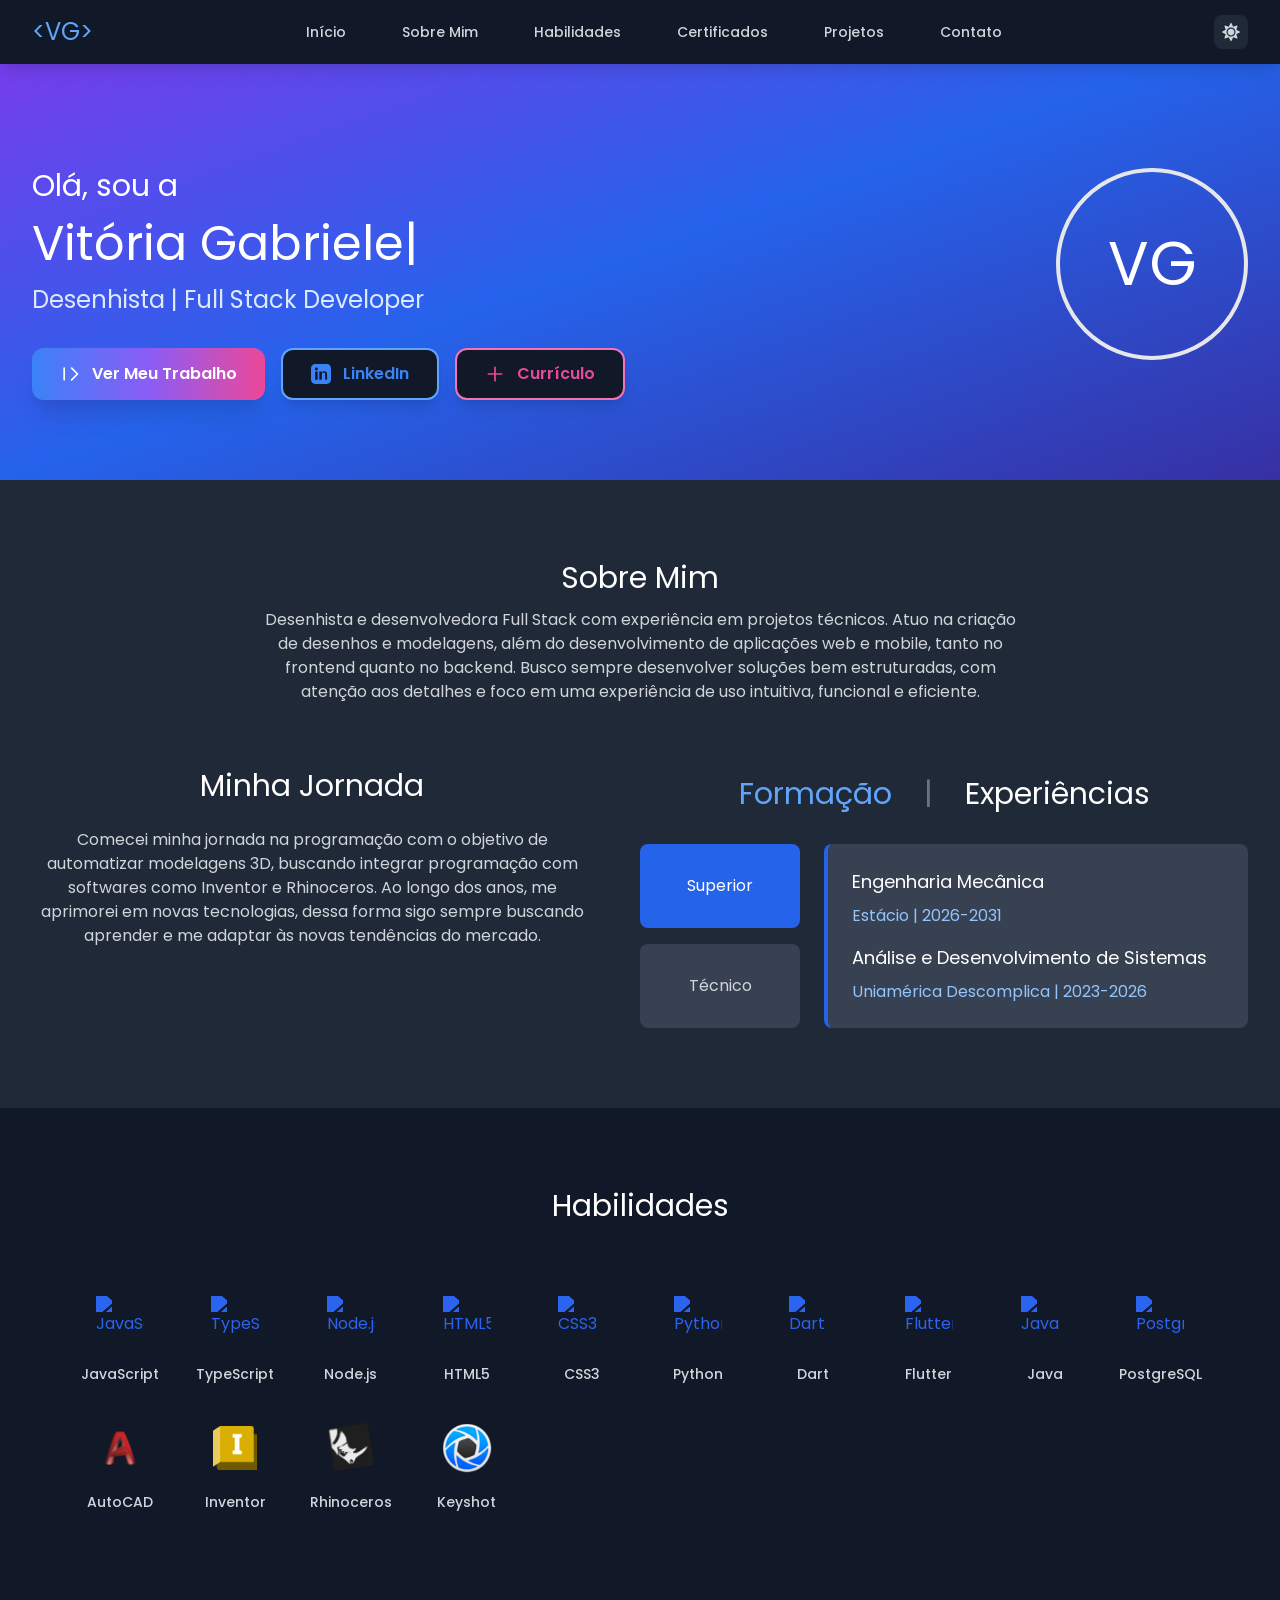
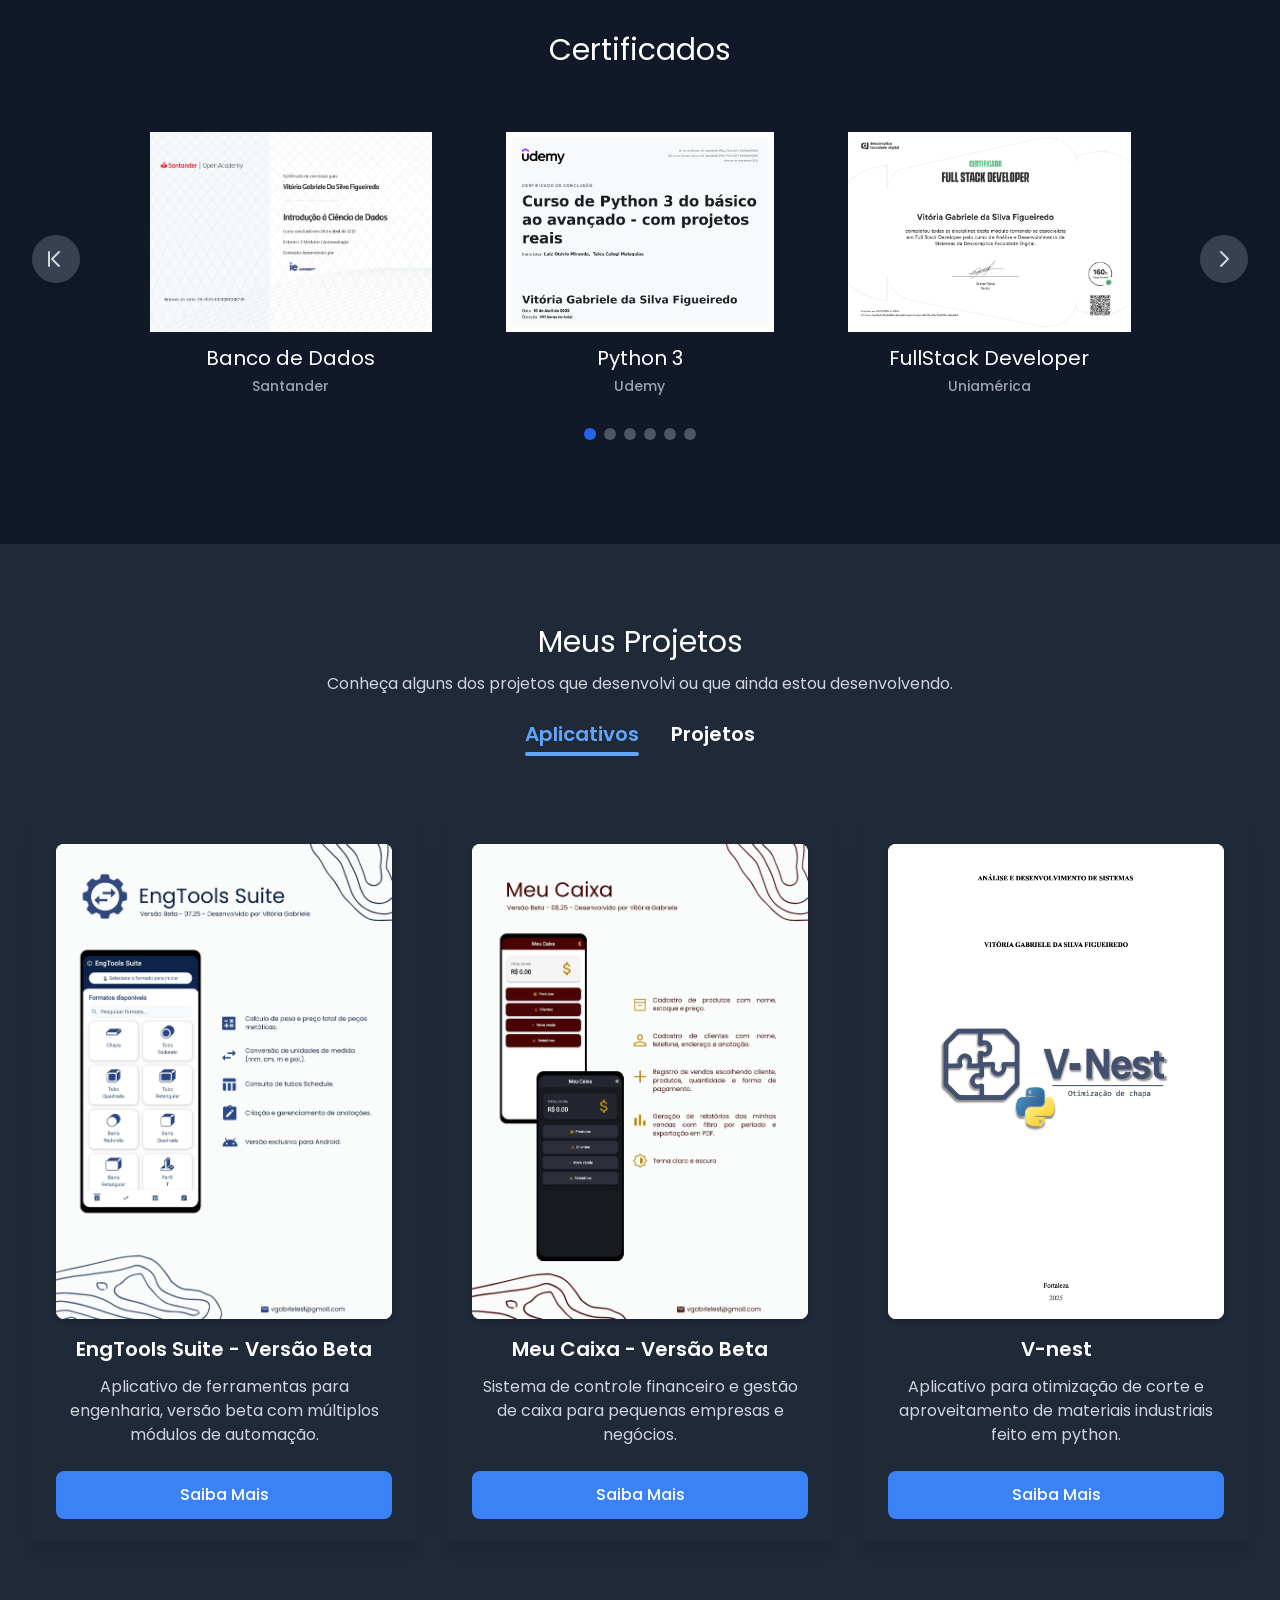
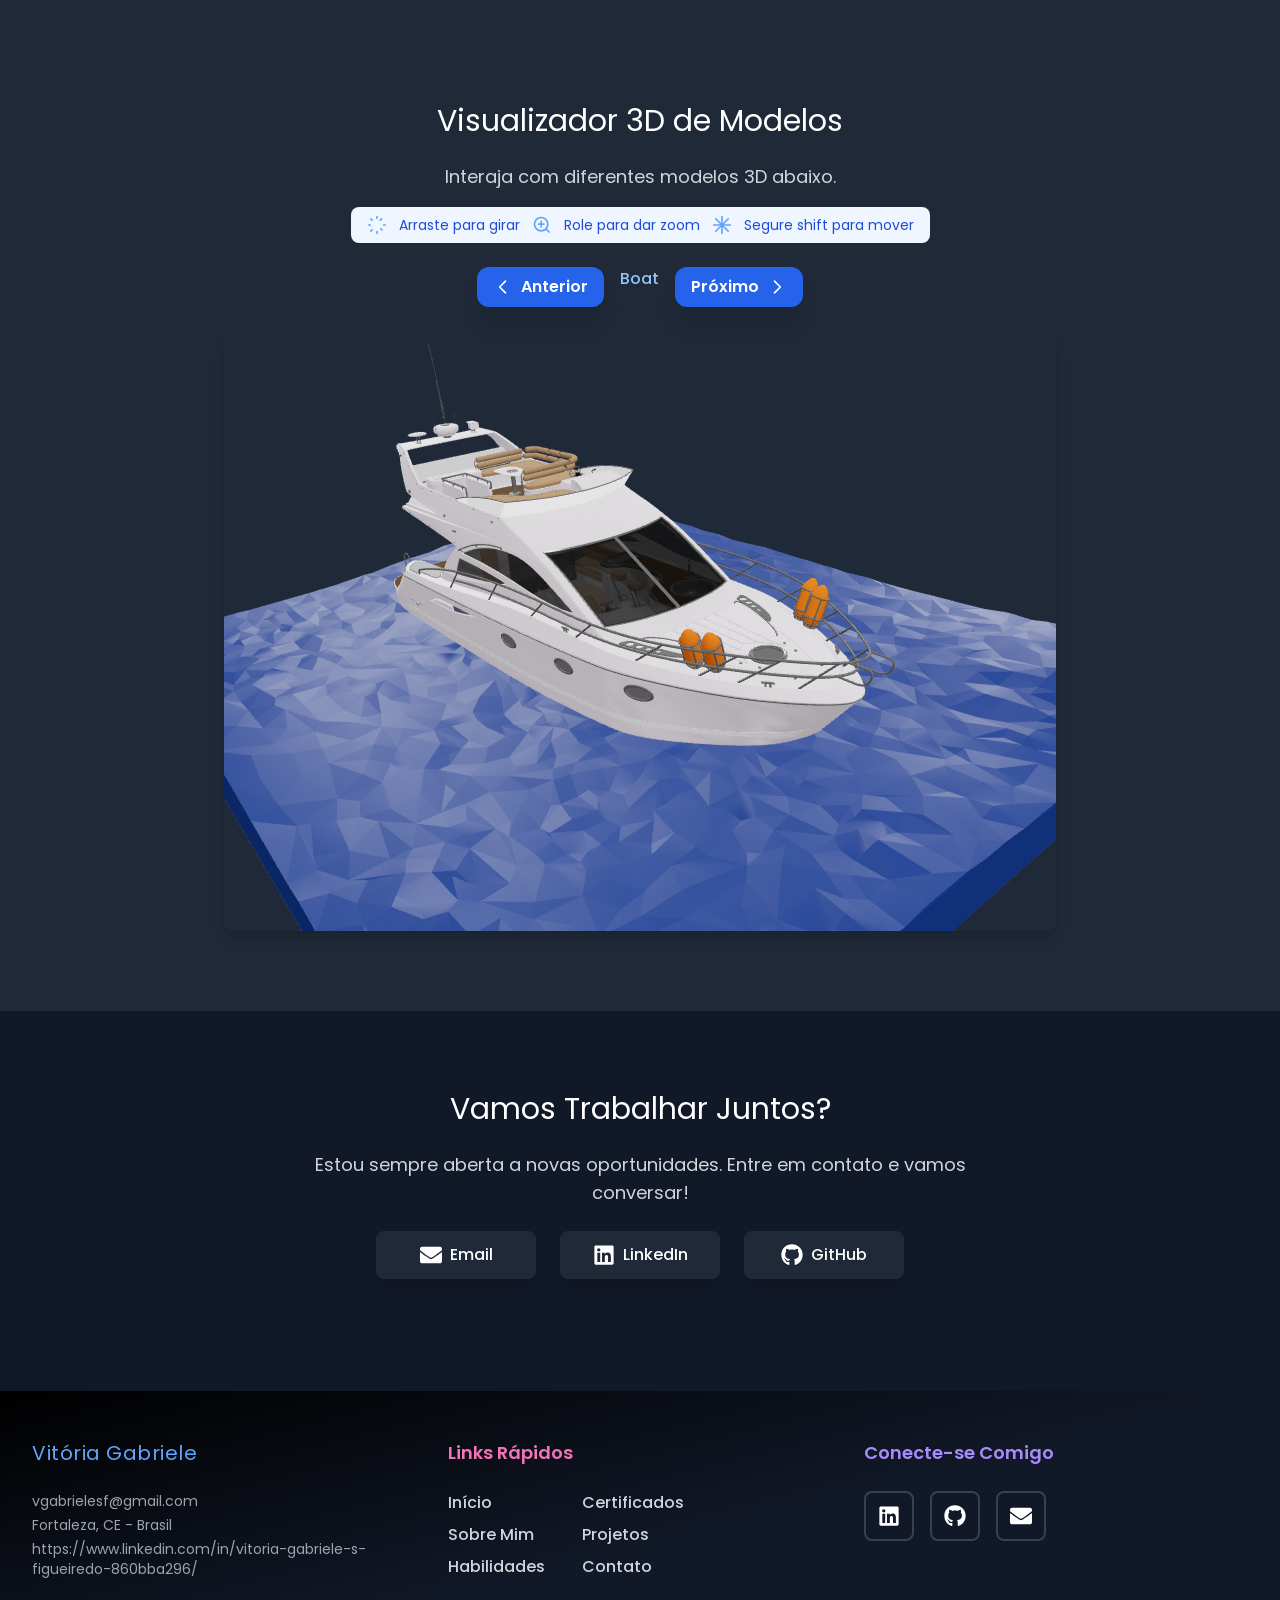
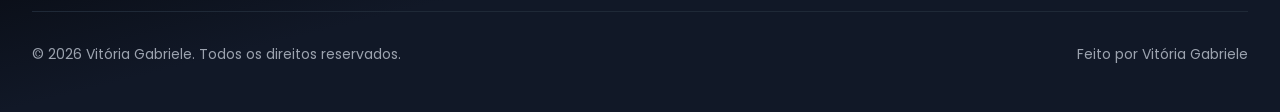
==== index.html @ 6b94561e "Updates" ====
<!doctype html><html lang="pt-BR"><head><meta charset="UTF-8"><meta name="viewport" content="width=device-width,initial-scale=1"><meta name="description" content="Portfólio de Vitória Gabriele - Desenvolvedora especializada em criar soluções digitais inovadoras. Projetos em desenvolvimento web, mobile e tecnologias modernas."><meta name="keywords" content="portfólio, desenvolvedor, desenvolvimento web, aplicativos mobile, projetos, tecnologia, React, JavaScript, Vitória Gabriele"><meta name="author" content="Vitória Gabriele"><title>Vitória Gabriele</title><link rel="preconnect" href="https://fonts.googleapis.com"><link rel="preconnect" href="https://fonts.gstatic.com" crossorigin><meta property="og:type" content="website"><meta property="og:url" content="https://vitoriagabriele.dev/"><meta property="og:title" content="Portfólio - Vitória Gabriele"><meta property="og:description" content="Desenvolvedora especializada em criar soluções digitais inovadoras. Conheça meus projetos em desenvolvimento web, mobile e tecnologias modernas."><meta property="twitter:card" content="summary_large_image"><meta property="twitter:url" content="https://vitoriagabriele.dev/"><meta property="twitter:title" content="Portfólio - Vitória Gabriele"><meta property="twitter:description" content="Desenvolvedora especializada em criar soluções digitais inovadoras. Conheça meus projetos em desenvolvimento web, mobile e tecnologias modernas.">><script defer="defer" src="/static/js/main.7b258067.js"></script><link href="/static/css/main.41ba2848.css" rel="stylesheet"></head><body class="antialiased"><div id="root"></div><script>"dark"===localStorage.theme||!("theme"in localStorage)&&window.matchMedia("(prefers-color-scheme: dark)").matches?document.documentElement.classList.add("dark"):document.documentElement.classList.remove("dark")</script></body></html>
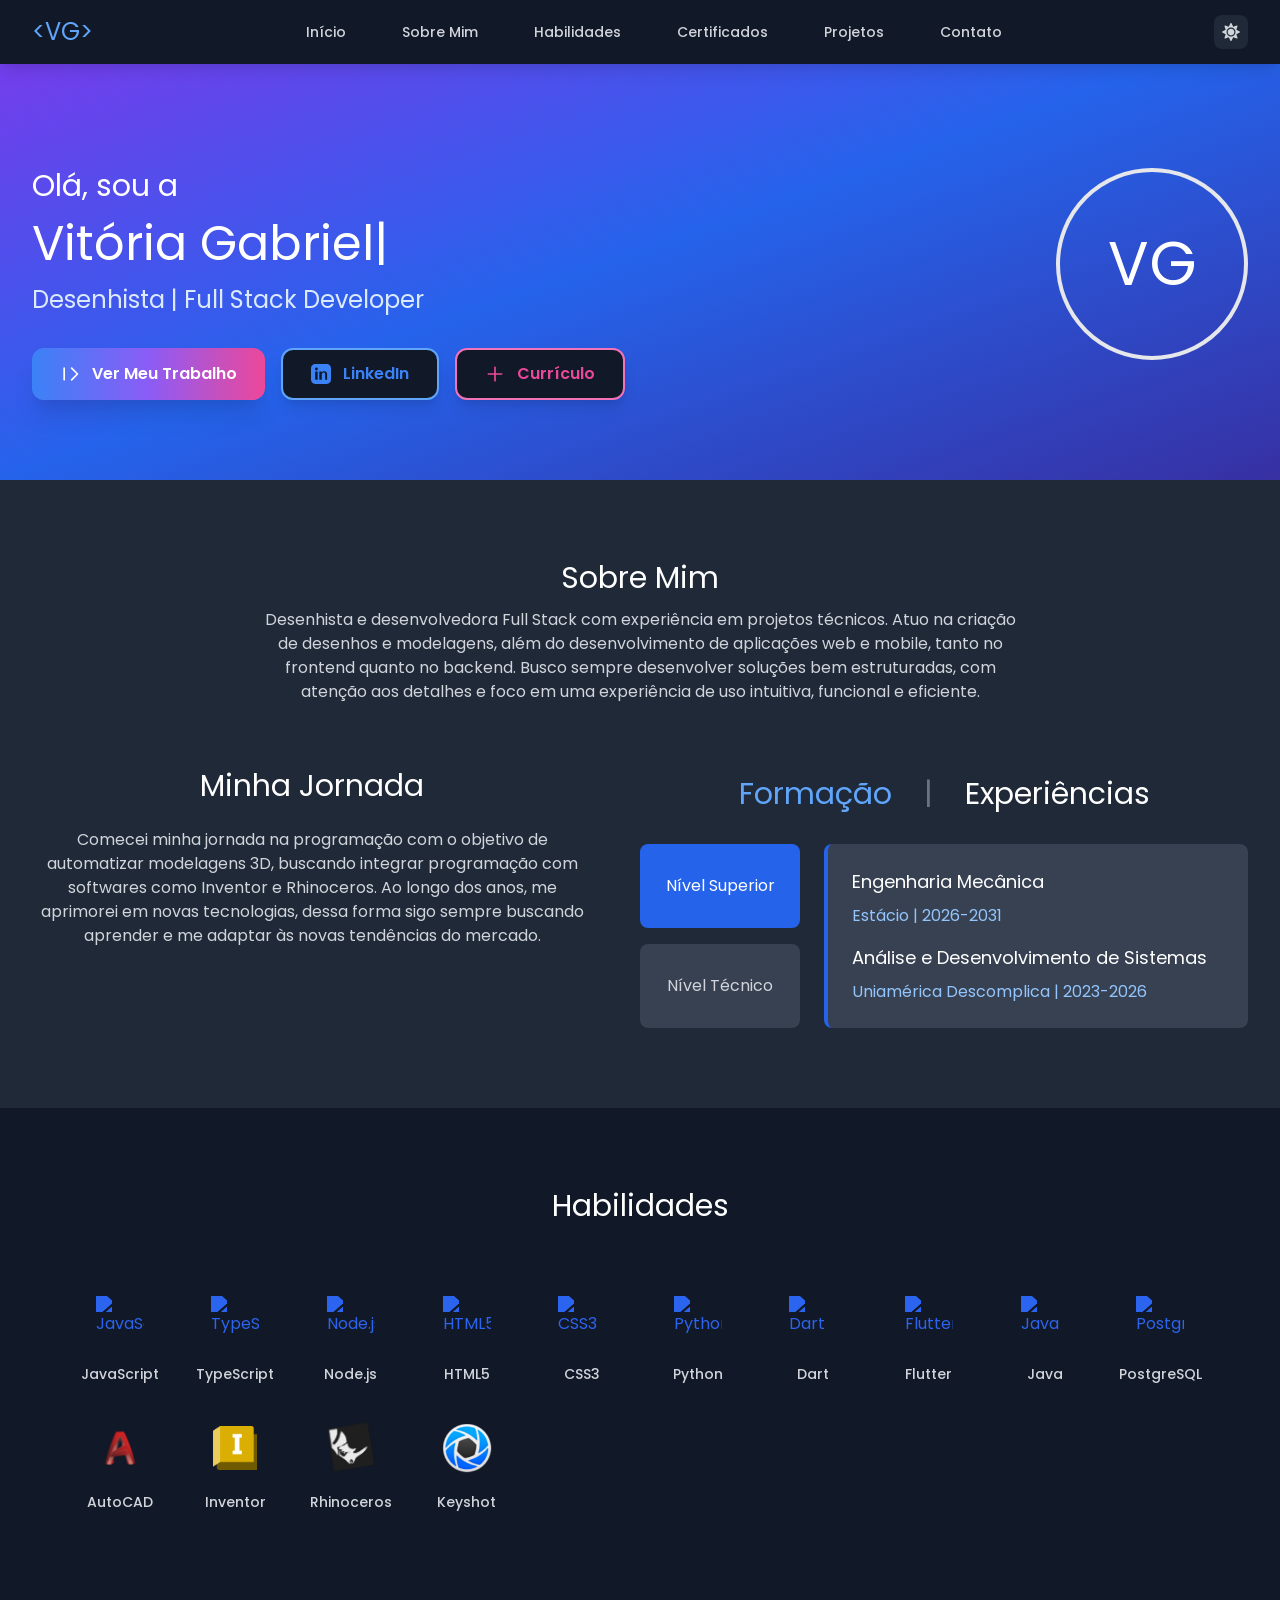
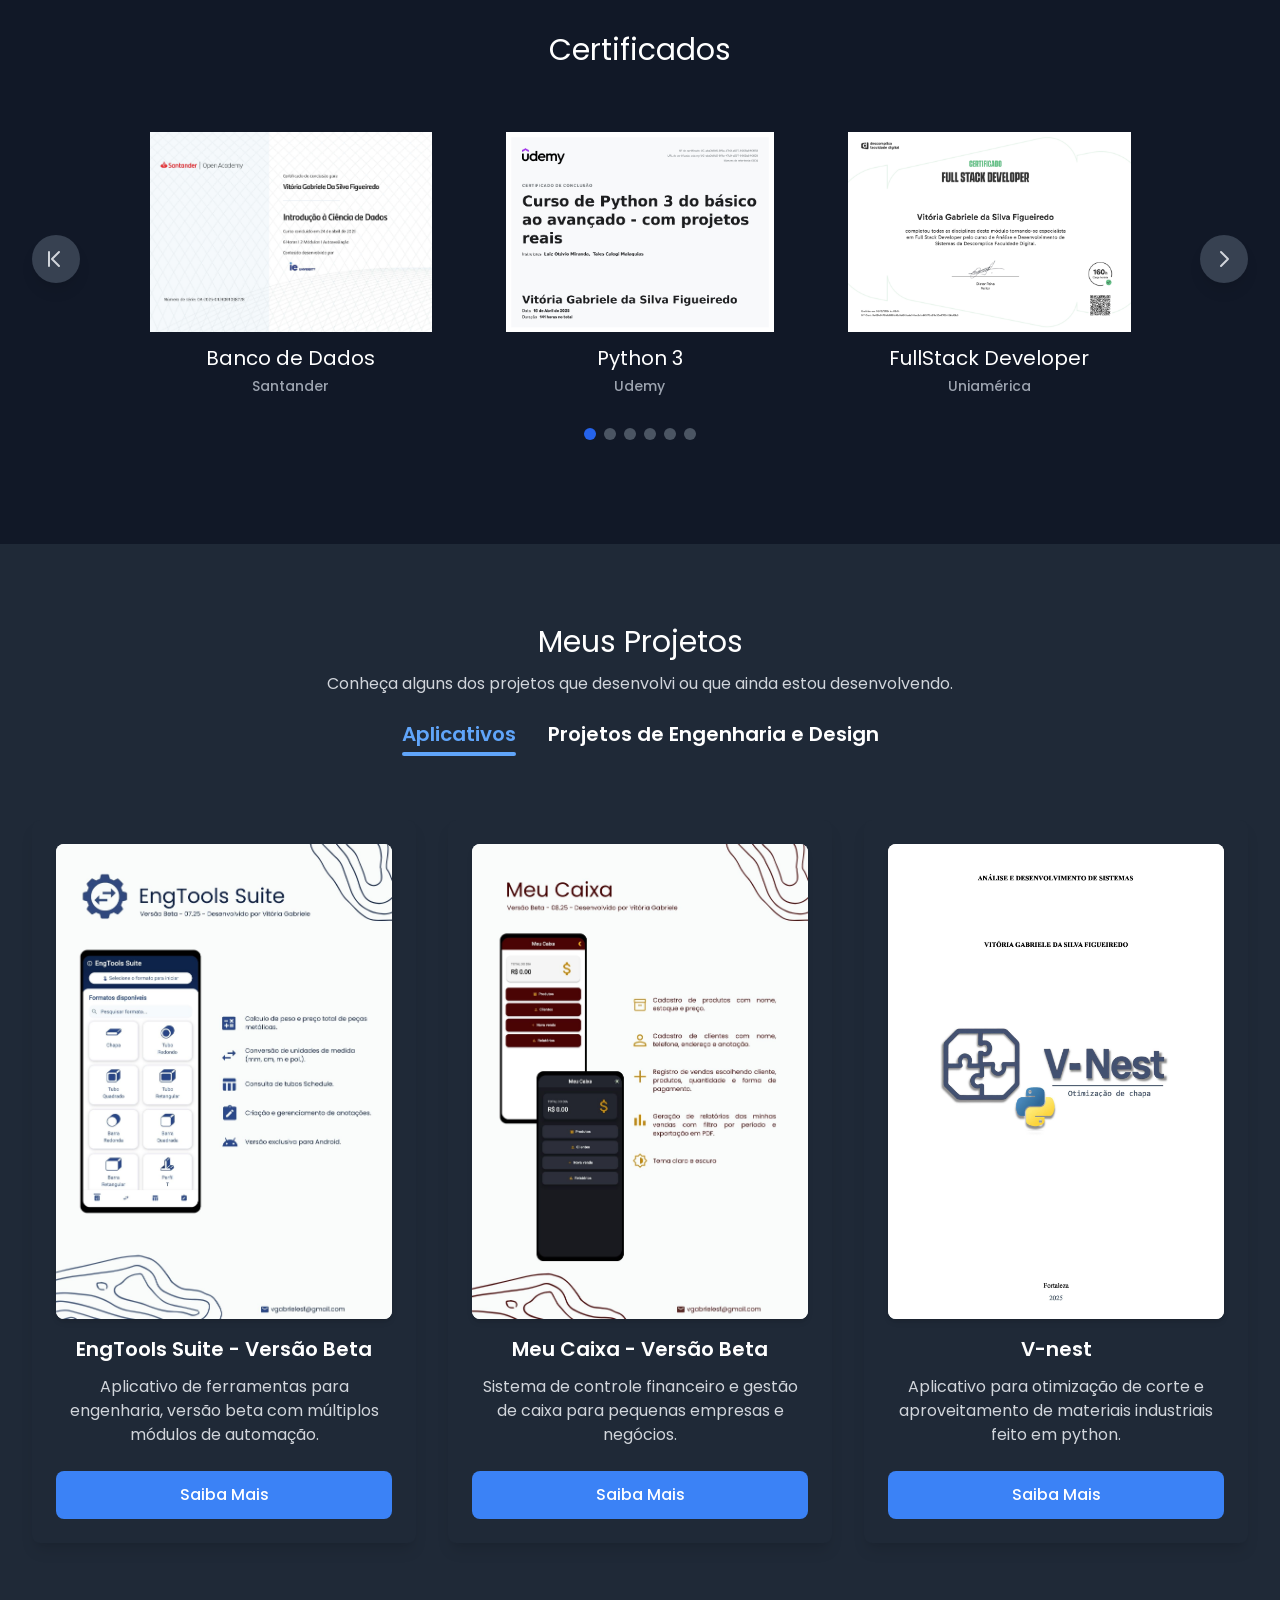
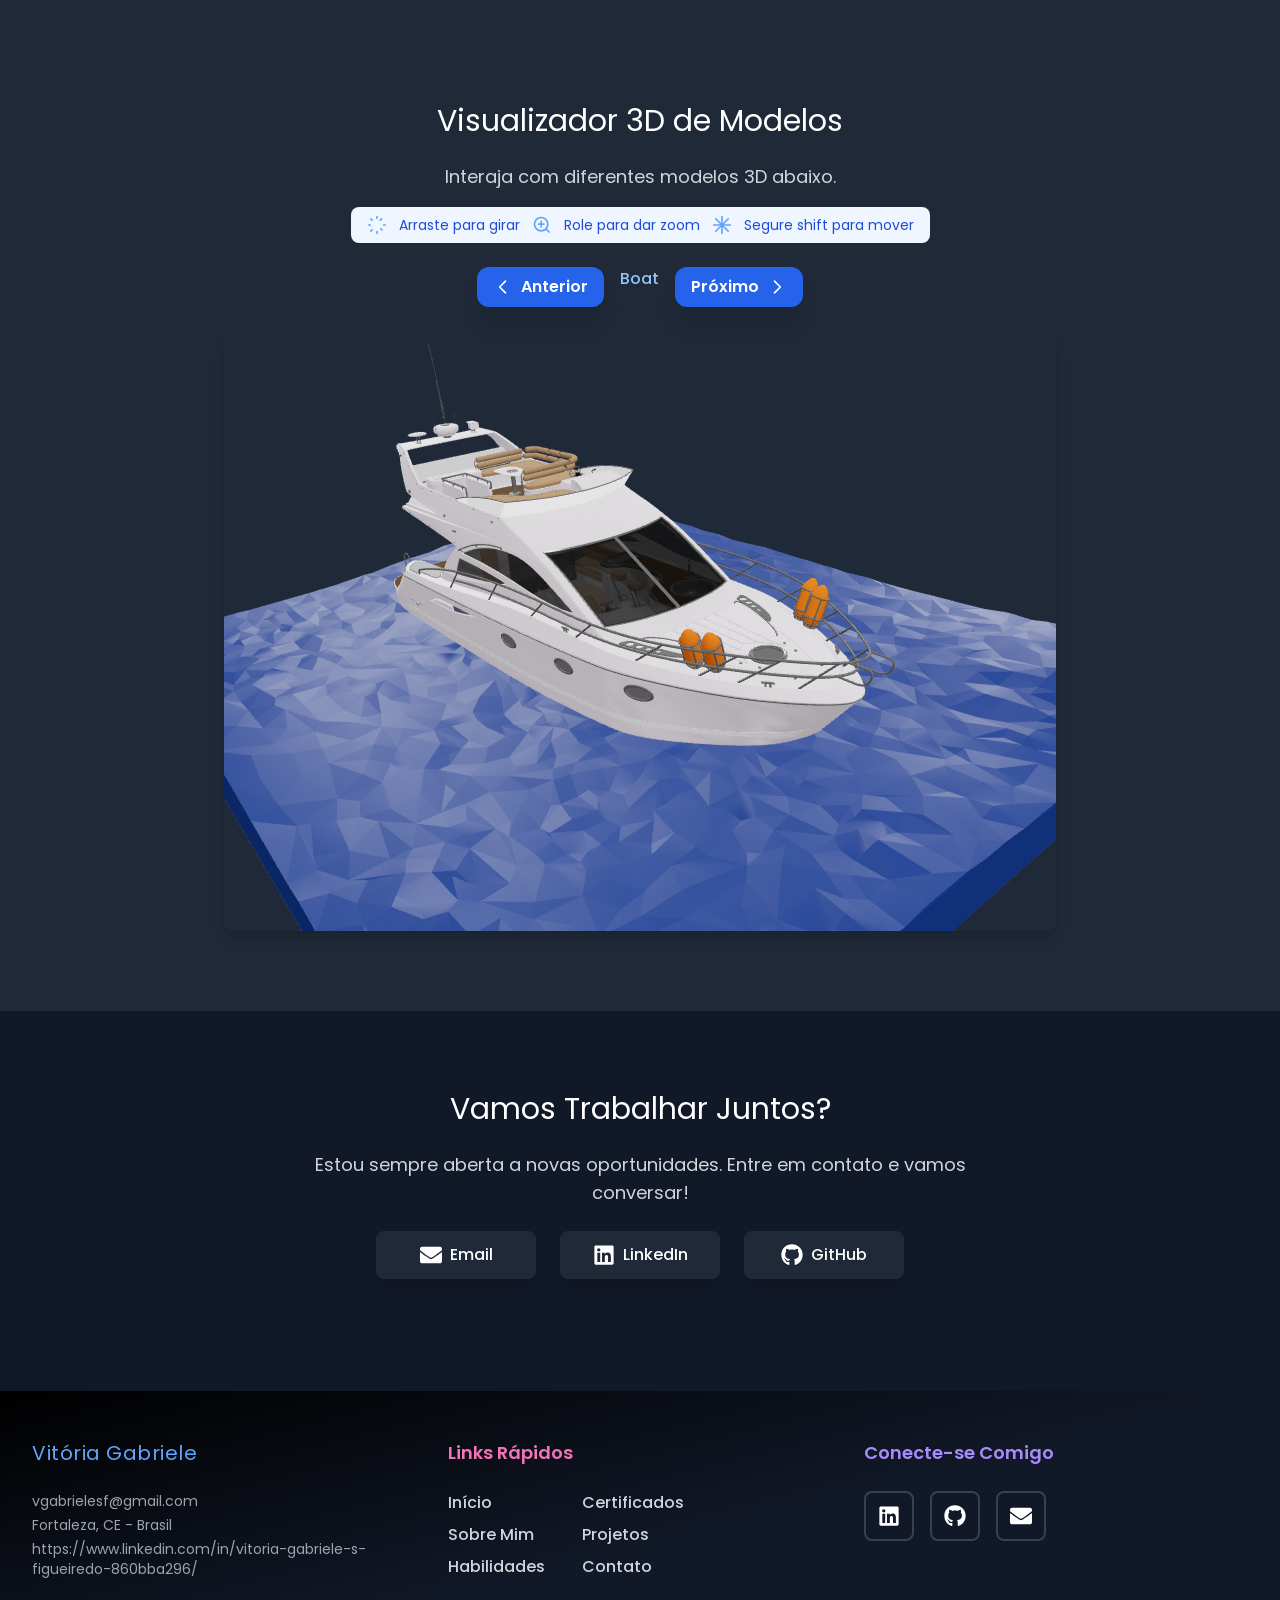
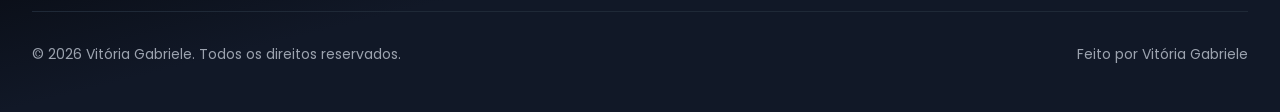
==== commit 9c242404: "Updates" ====
--- a/index.html
+++ b/index.html
@@ -1 +1 @@
-<!doctype html><html lang="pt-BR"><head><meta charset="UTF-8"><meta name="viewport" content="width=device-width,initial-scale=1"><meta name="description" content="Portfólio de Vitória Gabriele - Desenvolvedora especializada em criar soluções digitais inovadoras. Projetos em desenvolvimento web, mobile e tecnologias modernas."><meta name="keywords" content="portfólio, desenvolvedor, desenvolvimento web, aplicativos mobile, projetos, tecnologia, React, JavaScript, Vitória Gabriele"><meta name="author" content="Vitória Gabriele"><title>Vitória Gabriele</title><link rel="preconnect" href="https://fonts.googleapis.com"><link rel="preconnect" href="https://fonts.gstatic.com" crossorigin><meta property="og:type" content="website"><meta property="og:url" content="https://vitoriagabriele.dev/"><meta property="og:title" content="Portfólio - Vitória Gabriele"><meta property="og:description" content="Desenvolvedora especializada em criar soluções digitais inovadoras. Conheça meus projetos em desenvolvimento web, mobile e tecnologias modernas."><meta property="twitter:card" content="summary_large_image"><meta property="twitter:url" content="https://vitoriagabriele.dev/"><meta property="twitter:title" content="Portfólio - Vitória Gabriele"><meta property="twitter:description" content="Desenvolvedora especializada em criar soluções digitais inovadoras. Conheça meus projetos em desenvolvimento web, mobile e tecnologias modernas.">><script defer="defer" src="/static/js/main.7b258067.js"></script><link href="/static/css/main.41ba2848.css" rel="stylesheet"></head><body class="antialiased"><div id="root"></div><script>"dark"===localStorage.theme||!("theme"in localStorage)&&window.matchMedia("(prefers-color-scheme: dark)").matches?document.documentElement.classList.add("dark"):document.documentElement.classList.remove("dark")</script></body></html>+<!doctype html><html lang="pt-BR"><head><meta charset="UTF-8"><meta name="viewport" content="width=device-width,initial-scale=1"><meta name="description" content="Portfólio de Vitória Gabriele - Desenvolvedora especializada em criar soluções digitais inovadoras. Projetos em desenvolvimento web, mobile e tecnologias modernas."><meta name="keywords" content="portfólio, desenvolvedor, desenvolvimento web, aplicativos mobile, projetos, tecnologia, React, JavaScript, Vitória Gabriele"><meta name="author" content="Vitória Gabriele"><title>Vitória Gabriele</title><link rel="preconnect" href="https://fonts.googleapis.com"><link rel="preconnect" href="https://fonts.gstatic.com" crossorigin><meta property="og:type" content="website"><meta property="og:url" content="https://vitoriagabriele.dev/"><meta property="og:title" content="Portfólio - Vitória Gabriele"><meta property="og:description" content="Desenvolvedora especializada em criar soluções digitais inovadoras. Conheça meus projetos em desenvolvimento web, mobile e tecnologias modernas."><meta property="twitter:card" content="summary_large_image"><meta property="twitter:url" content="https://vitoriagabriele.dev/"><meta property="twitter:title" content="Portfólio - Vitória Gabriele"><meta property="twitter:description" content="Desenvolvedora especializada em criar soluções digitais inovadoras. Conheça meus projetos em desenvolvimento web, mobile e tecnologias modernas.">><script defer="defer" src="/static/js/main.746d502e.js"></script><link href="/static/css/main.41ba2848.css" rel="stylesheet"></head><body class="antialiased"><div id="root"></div><script>"dark"===localStorage.theme||!("theme"in localStorage)&&window.matchMedia("(prefers-color-scheme: dark)").matches?document.documentElement.classList.add("dark"):document.documentElement.classList.remove("dark")</script></body></html>
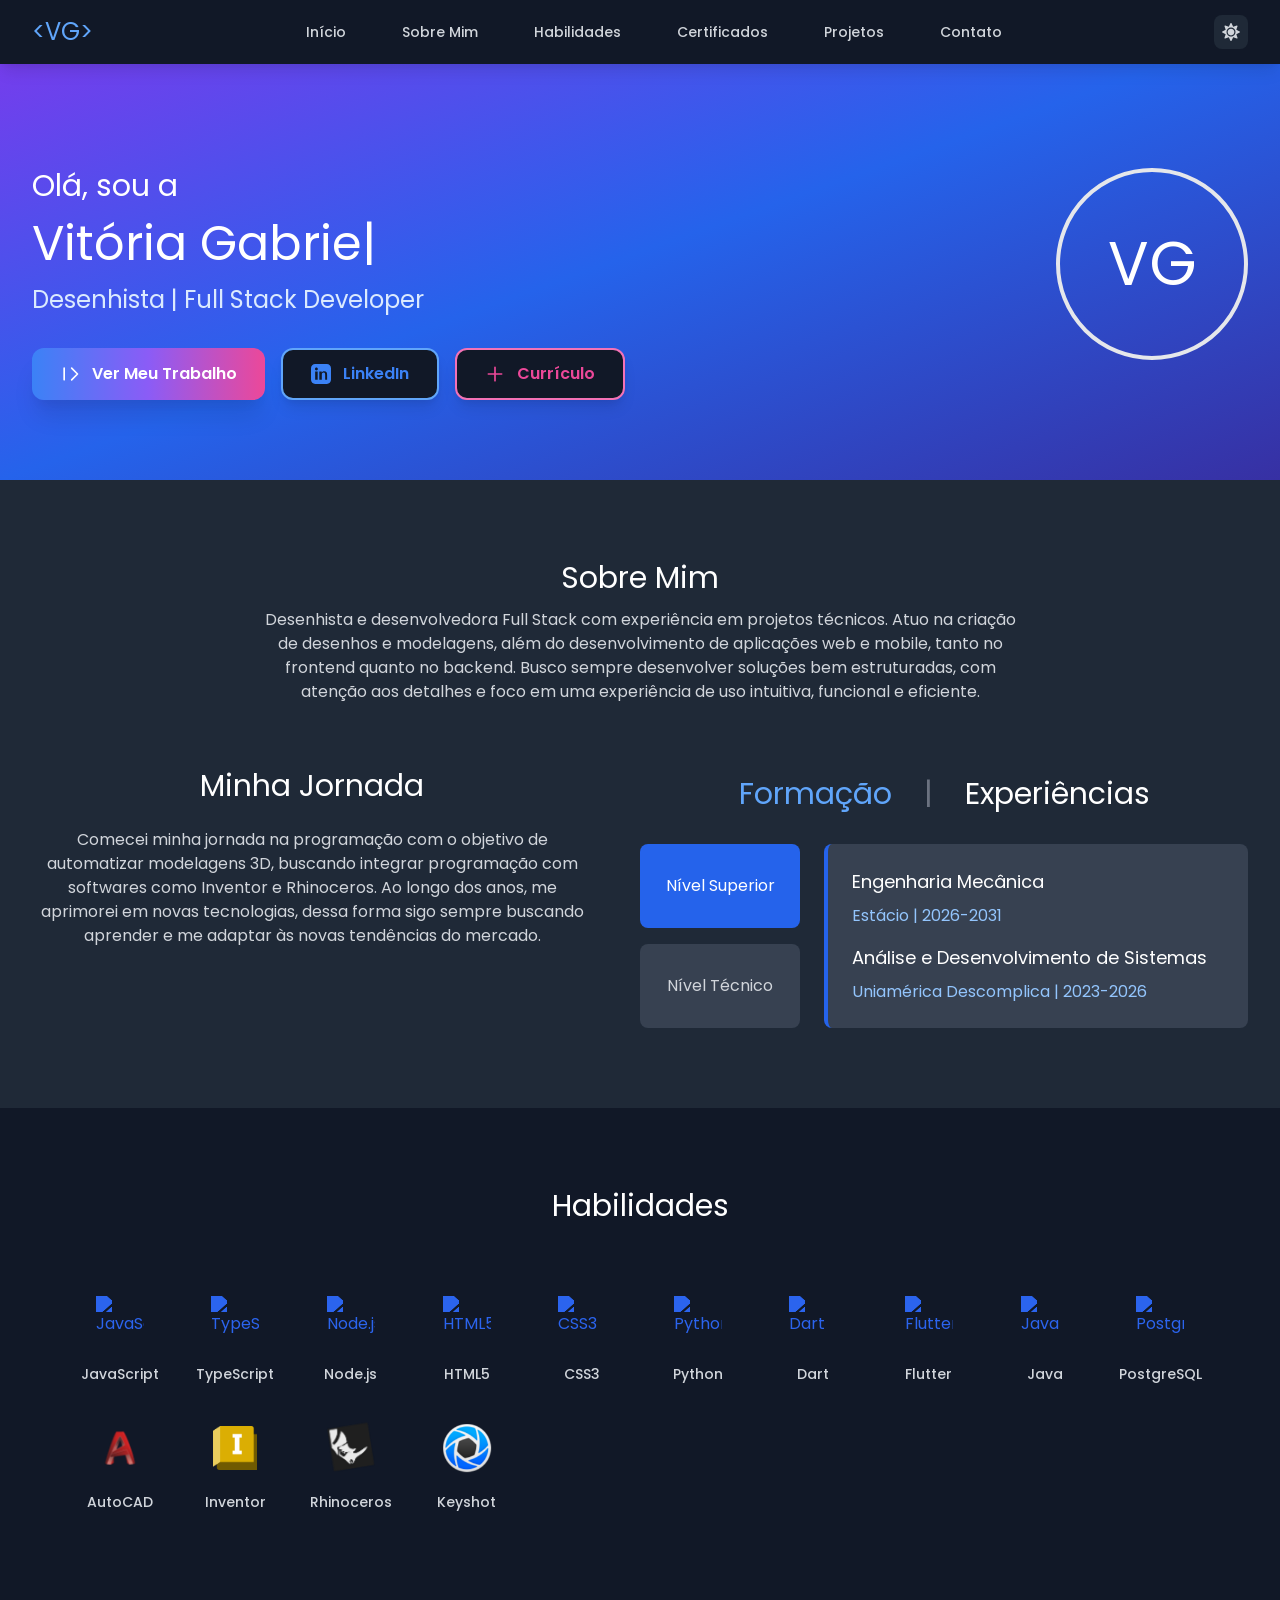
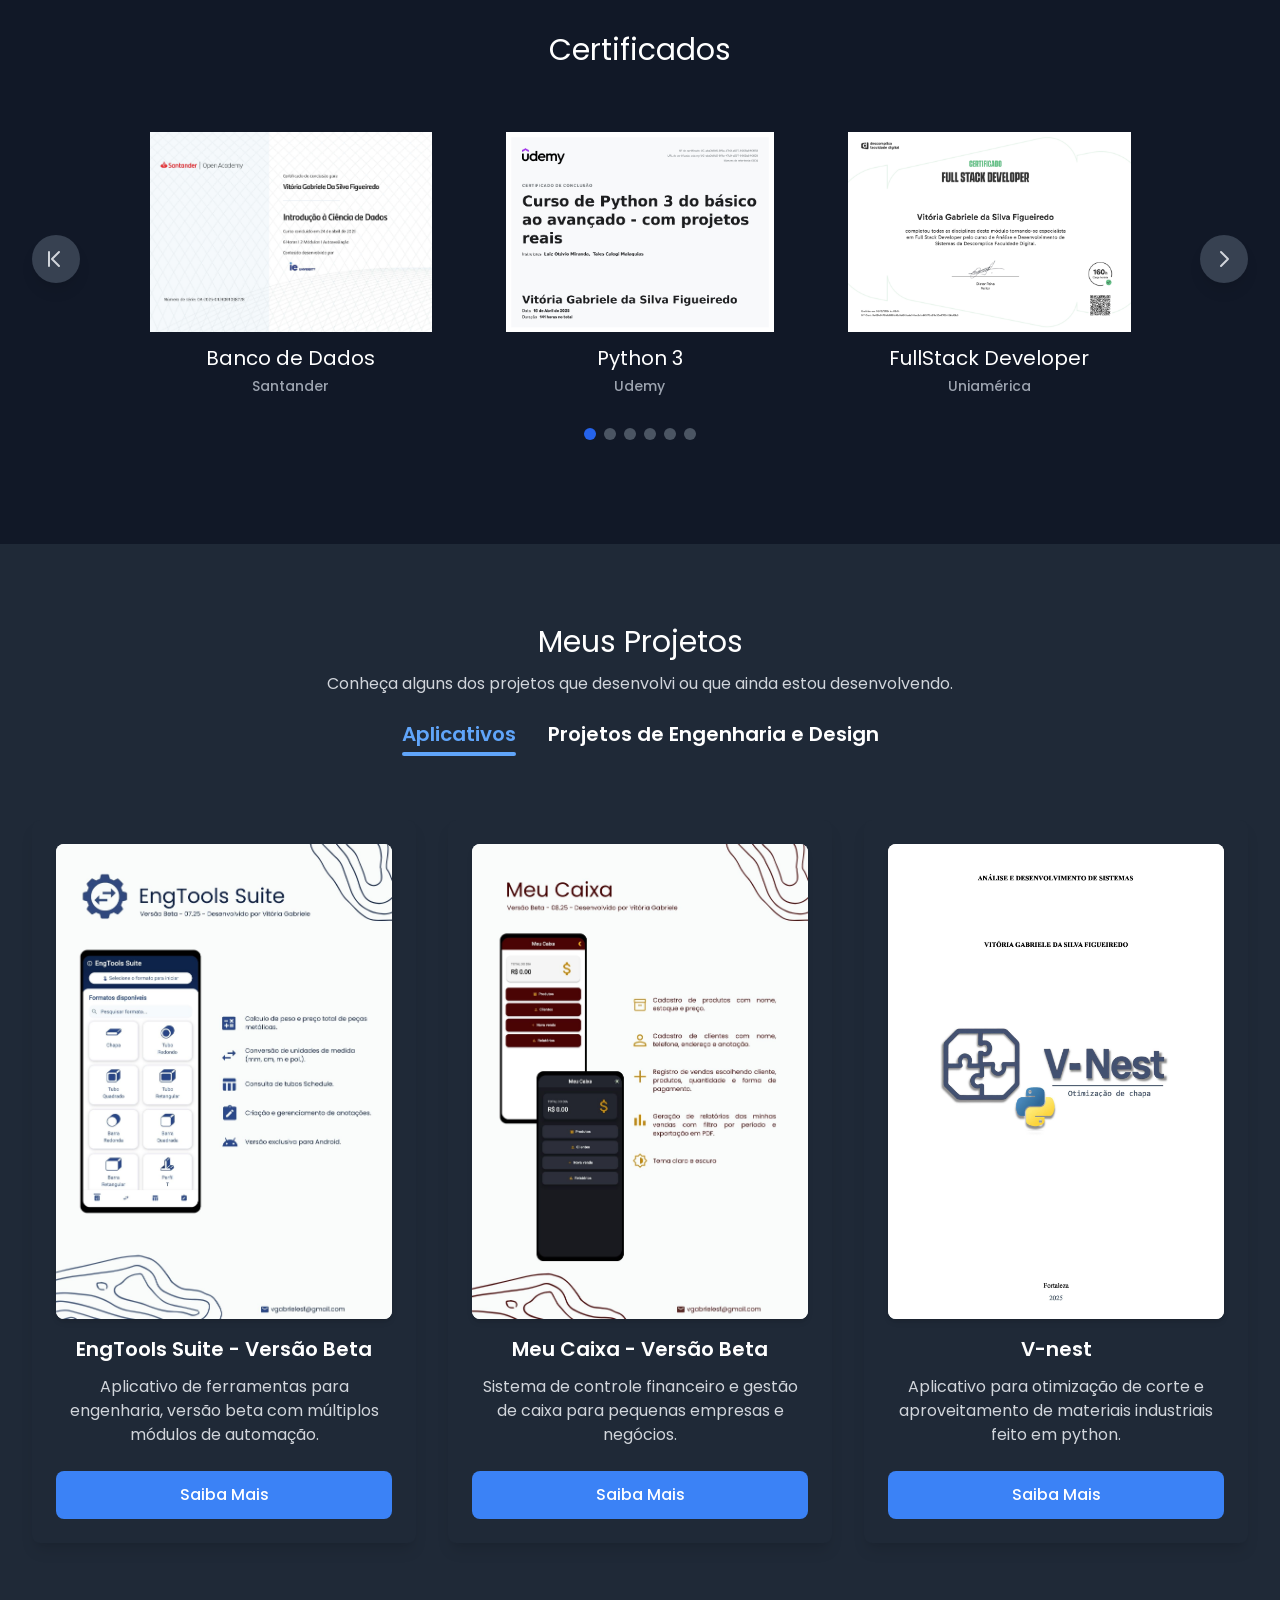
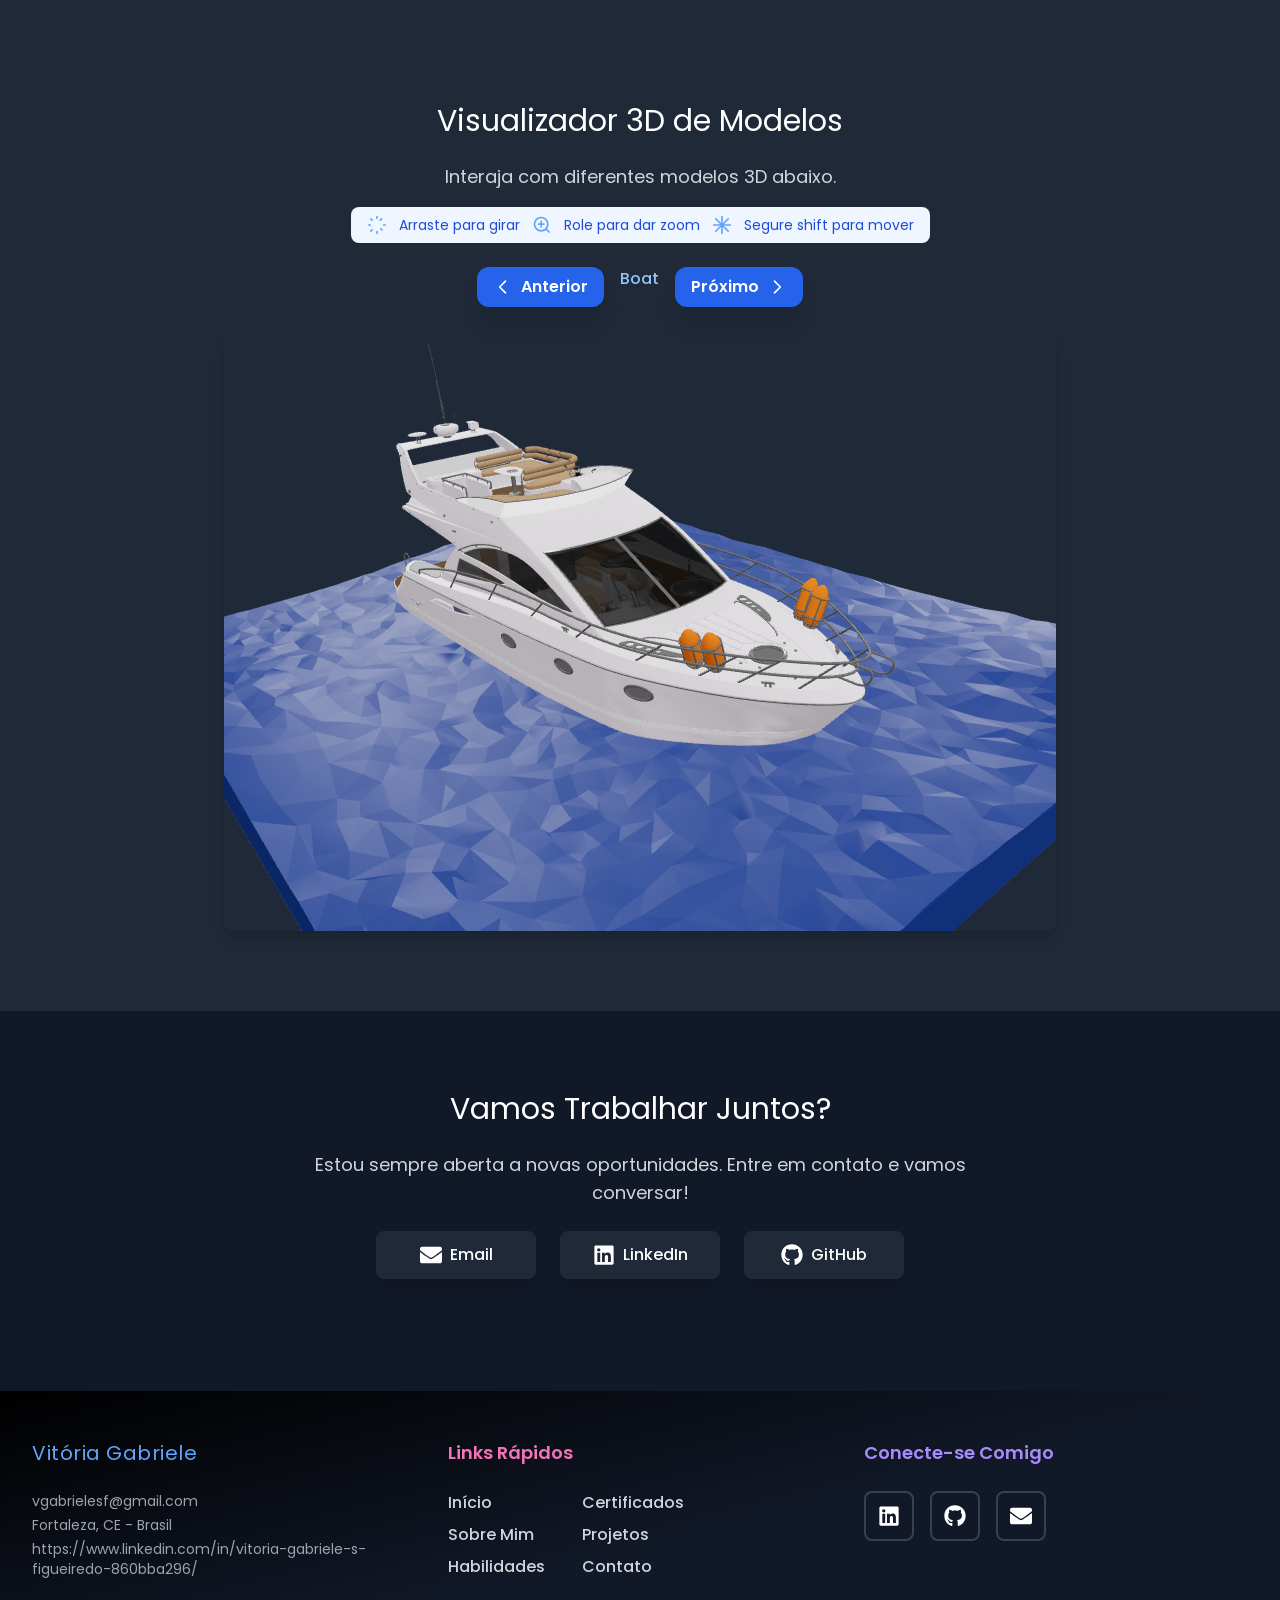
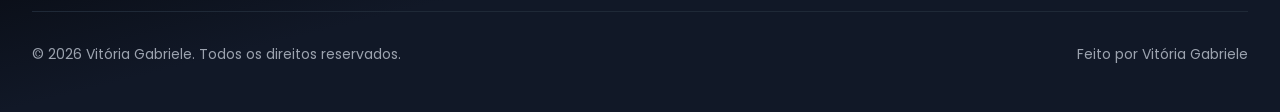
==== commit d1f48118: "Updates" ====
--- a/index.html
+++ b/index.html
@@ -1 +1 @@
-<!doctype html><html lang="pt-BR"><head><meta charset="UTF-8"><meta name="viewport" content="width=device-width,initial-scale=1"><meta name="description" content="Portfólio de Vitória Gabriele - Desenvolvedora especializada em criar soluções digitais inovadoras. Projetos em desenvolvimento web, mobile e tecnologias modernas."><meta name="keywords" content="portfólio, desenvolvedor, desenvolvimento web, aplicativos mobile, projetos, tecnologia, React, JavaScript, Vitória Gabriele"><meta name="author" content="Vitória Gabriele"><title>Vitória Gabriele</title><link rel="preconnect" href="https://fonts.googleapis.com"><link rel="preconnect" href="https://fonts.gstatic.com" crossorigin><meta property="og:type" content="website"><meta property="og:url" content="https://vitoriagabriele.dev/"><meta property="og:title" content="Portfólio - Vitória Gabriele"><meta property="og:description" content="Desenvolvedora especializada em criar soluções digitais inovadoras. Conheça meus projetos em desenvolvimento web, mobile e tecnologias modernas."><meta property="twitter:card" content="summary_large_image"><meta property="twitter:url" content="https://vitoriagabriele.dev/"><meta property="twitter:title" content="Portfólio - Vitória Gabriele"><meta property="twitter:description" content="Desenvolvedora especializada em criar soluções digitais inovadoras. Conheça meus projetos em desenvolvimento web, mobile e tecnologias modernas.">><script defer="defer" src="/static/js/main.746d502e.js"></script><link href="/static/css/main.41ba2848.css" rel="stylesheet"></head><body class="antialiased"><div id="root"></div><script>"dark"===localStorage.theme||!("theme"in localStorage)&&window.matchMedia("(prefers-color-scheme: dark)").matches?document.documentElement.classList.add("dark"):document.documentElement.classList.remove("dark")</script></body></html>+<!doctype html><html lang="pt-BR"><head><meta charset="UTF-8"><meta name="viewport" content="width=device-width,initial-scale=1"><meta name="description" content="Portfólio de Vitória Gabriele - Desenvolvedora especializada em criar soluções digitais inovadoras. Projetos em desenvolvimento web, mobile e tecnologias modernas."><meta name="keywords" content="portfólio, desenvolvedor, desenvolvimento web, aplicativos mobile, projetos, tecnologia, React, JavaScript, Vitória Gabriele"><meta name="author" content="Vitória Gabriele"><title>Vitória Gabriele</title><link rel="preconnect" href="https://fonts.googleapis.com"><link rel="preconnect" href="https://fonts.gstatic.com" crossorigin><meta property="og:type" content="website"><meta property="og:url" content="https://vitoriagabriele.dev/"><meta property="og:title" content="Portfólio - Vitória Gabriele"><meta property="og:description" content="Desenvolvedora especializada em criar soluções digitais inovadoras. Conheça meus projetos em desenvolvimento web, mobile e tecnologias modernas."><meta property="twitter:card" content="summary_large_image"><meta property="twitter:url" content="https://vitoriagabriele.dev/"><meta property="twitter:title" content="Portfólio - Vitória Gabriele"><meta property="twitter:description" content="Desenvolvedora especializada em criar soluções digitais inovadoras. Conheça meus projetos em desenvolvimento web, mobile e tecnologias modernas.">><script defer="defer" src="/static/js/main.fd382ba2.js"></script><link href="/static/css/main.41ba2848.css" rel="stylesheet"></head><body class="antialiased"><div id="root"></div><script>"dark"===localStorage.theme||!("theme"in localStorage)&&window.matchMedia("(prefers-color-scheme: dark)").matches?document.documentElement.classList.add("dark"):document.documentElement.classList.remove("dark")</script></body></html>
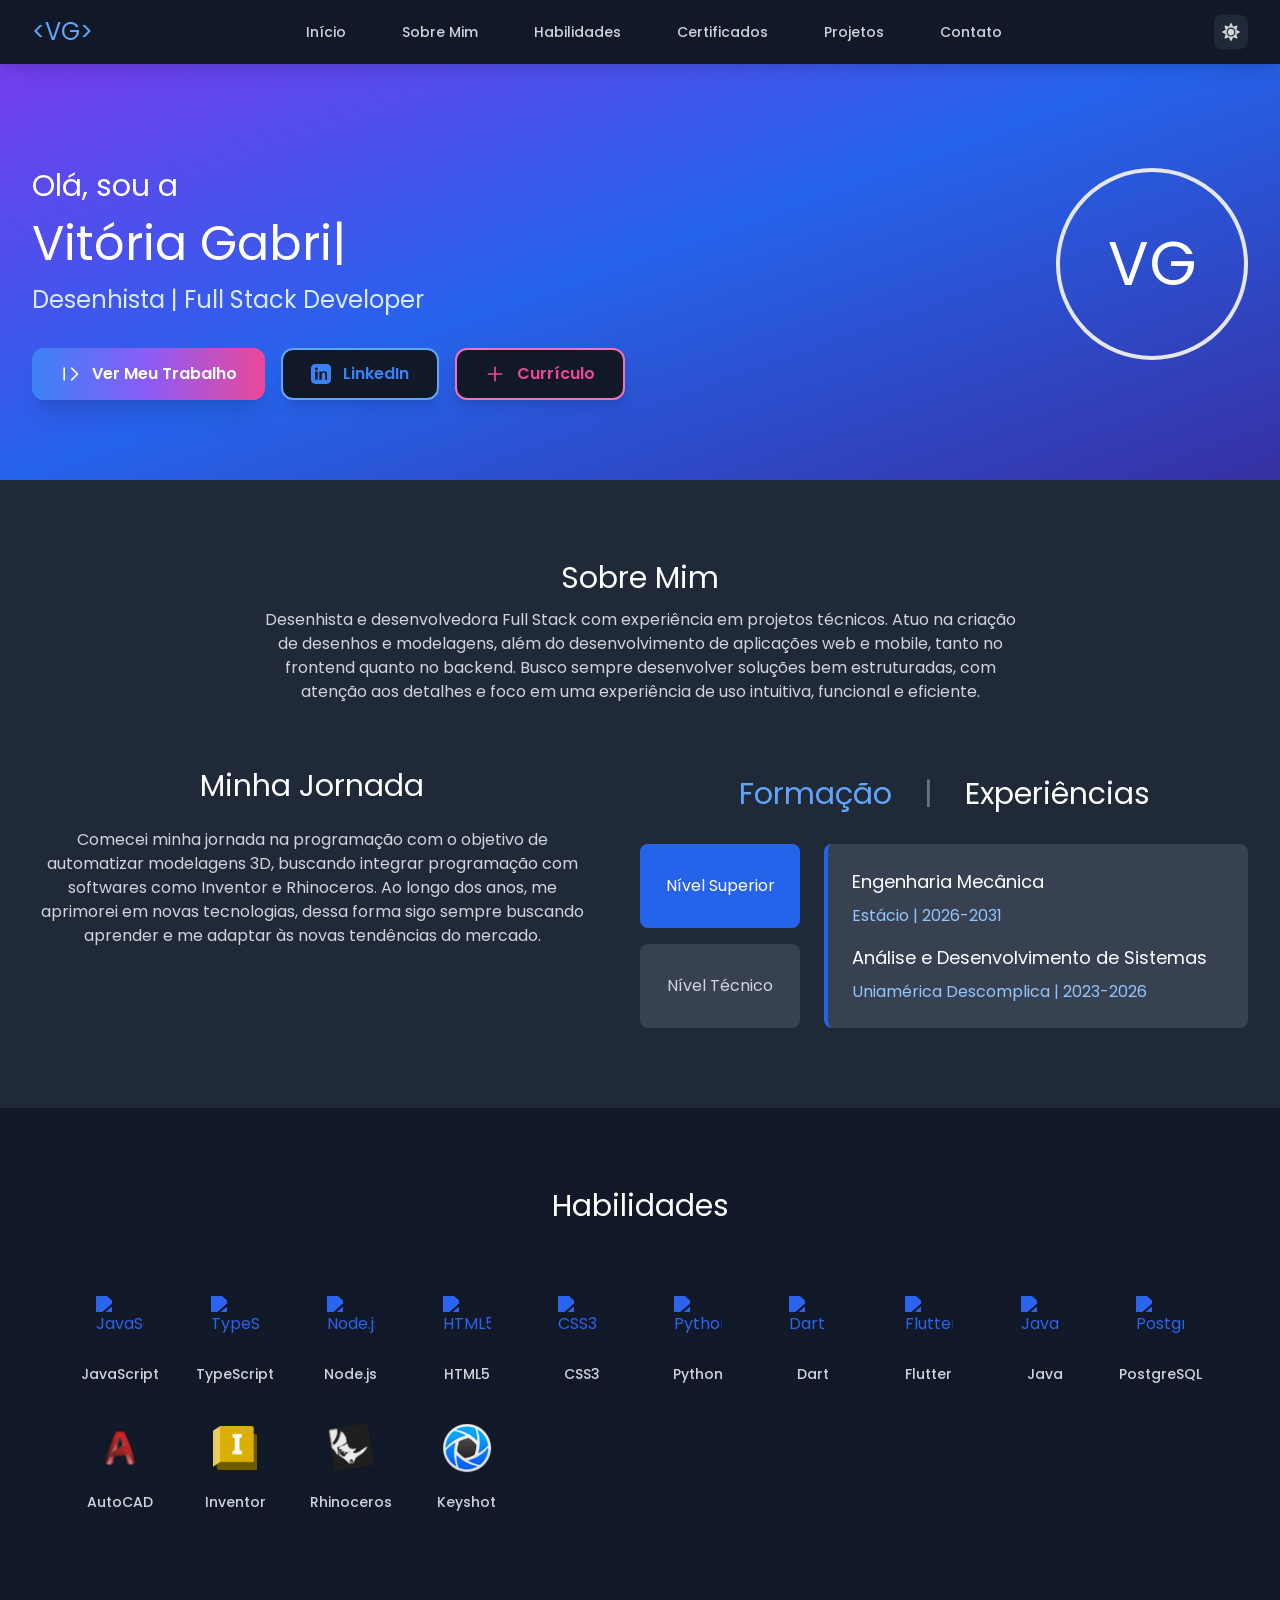
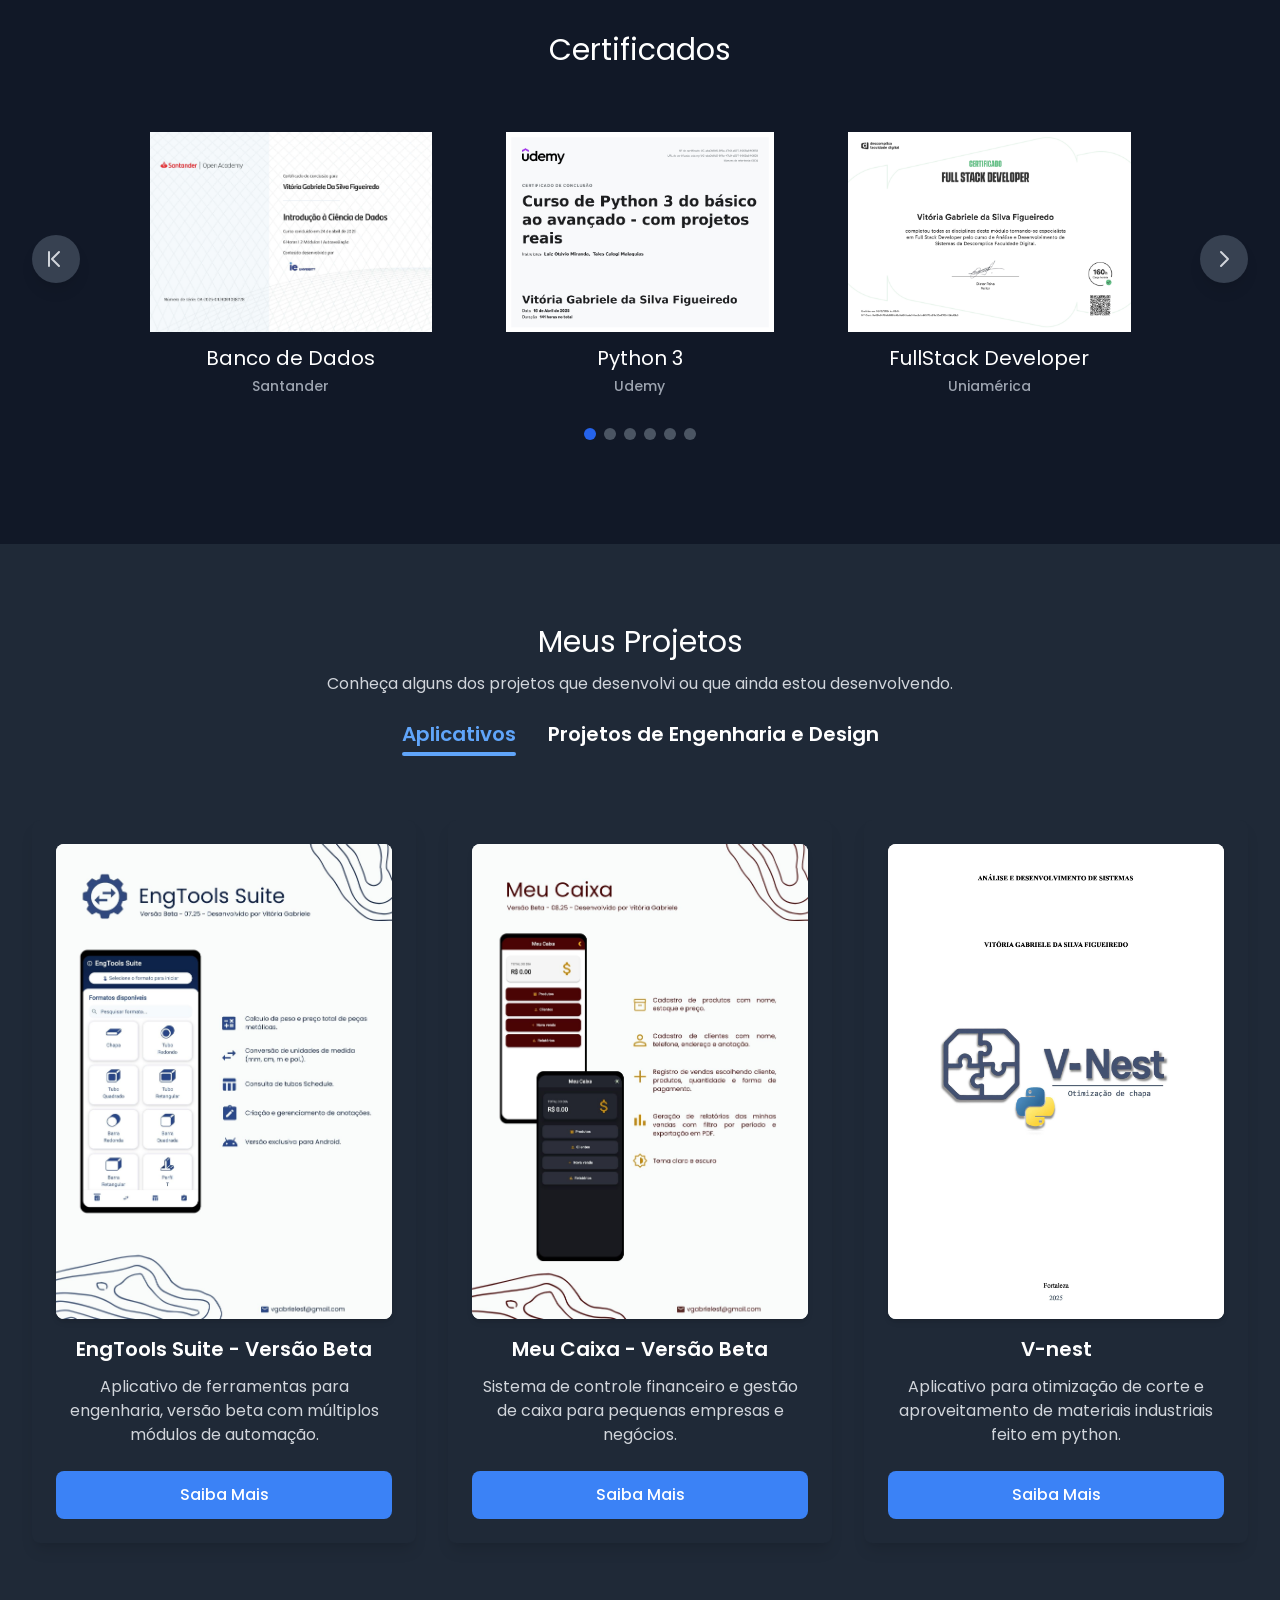
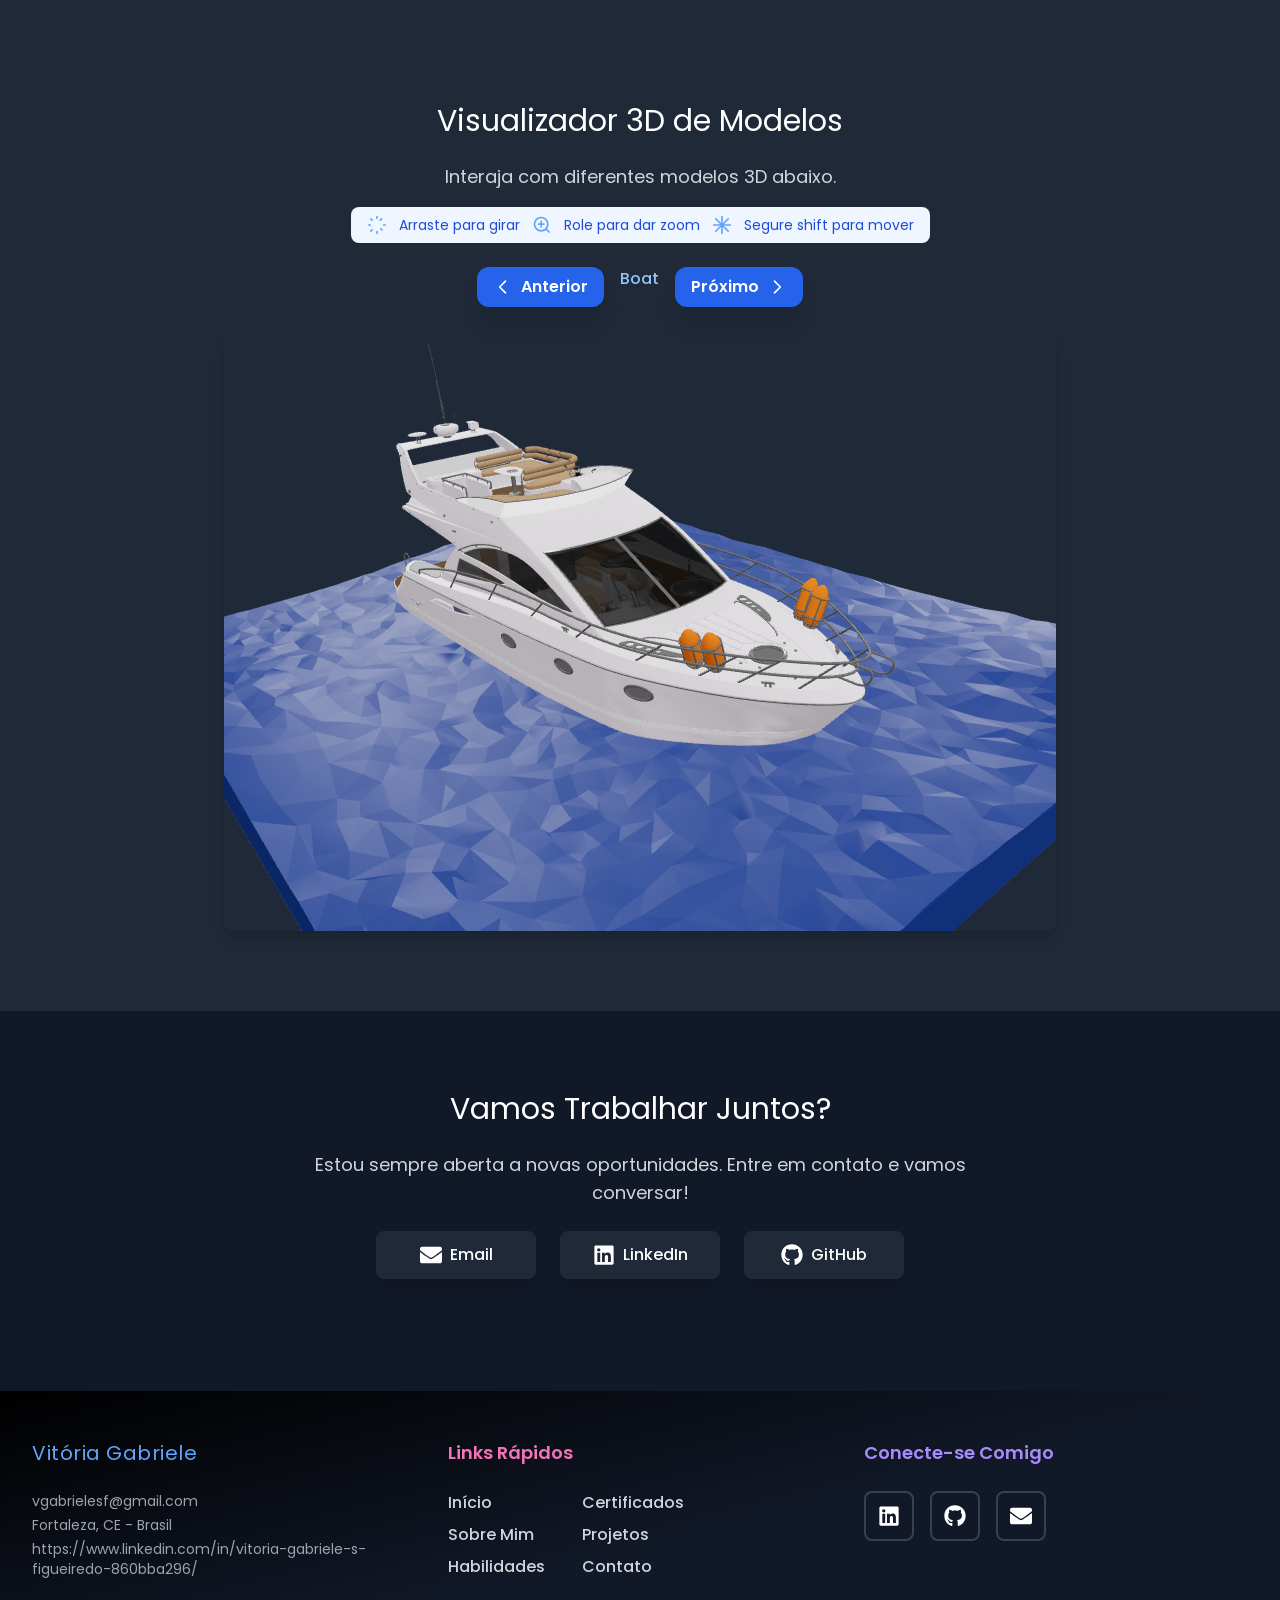
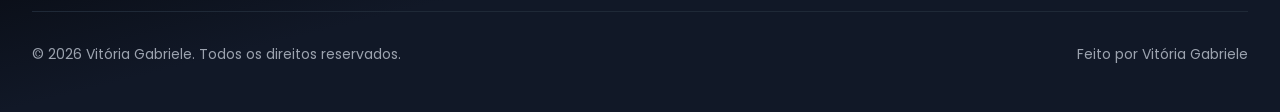
==== commit f5550648: "Updates" ====
--- a/index.html
+++ b/index.html
@@ -1 +1 @@
-<!doctype html><html lang="pt-BR"><head><meta charset="UTF-8"><meta name="viewport" content="width=device-width,initial-scale=1"><meta name="description" content="Portfólio de Vitória Gabriele - Desenvolvedora especializada em criar soluções digitais inovadoras. Projetos em desenvolvimento web, mobile e tecnologias modernas."><meta name="keywords" content="portfólio, desenvolvedor, desenvolvimento web, aplicativos mobile, projetos, tecnologia, React, JavaScript, Vitória Gabriele"><meta name="author" content="Vitória Gabriele"><title>Vitória Gabriele</title><link rel="preconnect" href="https://fonts.googleapis.com"><link rel="preconnect" href="https://fonts.gstatic.com" crossorigin><meta property="og:type" content="website"><meta property="og:url" content="https://vitoriagabriele.dev/"><meta property="og:title" content="Portfólio - Vitória Gabriele"><meta property="og:description" content="Desenvolvedora especializada em criar soluções digitais inovadoras. Conheça meus projetos em desenvolvimento web, mobile e tecnologias modernas."><meta property="twitter:card" content="summary_large_image"><meta property="twitter:url" content="https://vitoriagabriele.dev/"><meta property="twitter:title" content="Portfólio - Vitória Gabriele"><meta property="twitter:description" content="Desenvolvedora especializada em criar soluções digitais inovadoras. Conheça meus projetos em desenvolvimento web, mobile e tecnologias modernas.">><script defer="defer" src="/static/js/main.fd382ba2.js"></script><link href="/static/css/main.41ba2848.css" rel="stylesheet"></head><body class="antialiased"><div id="root"></div><script>"dark"===localStorage.theme||!("theme"in localStorage)&&window.matchMedia("(prefers-color-scheme: dark)").matches?document.documentElement.classList.add("dark"):document.documentElement.classList.remove("dark")</script></body></html>+<!doctype html><html lang="pt-BR"><head><meta charset="UTF-8"><meta name="viewport" content="width=device-width,initial-scale=1"><meta name="description" content="Portfólio de Vitória Gabriele - Desenvolvedora especializada em criar soluções digitais inovadoras. Projetos em desenvolvimento web, mobile e tecnologias modernas."><meta name="keywords" content="portfólio, desenvolvedor, desenvolvimento web, aplicativos mobile, projetos, tecnologia, React, JavaScript, Vitória Gabriele"><meta name="author" content="Vitória Gabriele"><title>Vitória Gabriele</title><link rel="preconnect" href="https://fonts.googleapis.com"><link rel="preconnect" href="https://fonts.gstatic.com" crossorigin><meta property="og:type" content="website"><meta property="og:url" content="https://vitoriagabriele.dev/"><meta property="og:title" content="Portfólio - Vitória Gabriele"><meta property="og:description" content="Desenvolvedora especializada em criar soluções digitais inovadoras. Conheça meus projetos em desenvolvimento web, mobile e tecnologias modernas."><meta property="twitter:card" content="summary_large_image"><meta property="twitter:url" content="https://vitoriagabriele.dev/"><meta property="twitter:title" content="Portfólio - Vitória Gabriele"><meta property="twitter:description" content="Desenvolvedora especializada em criar soluções digitais inovadoras. Conheça meus projetos em desenvolvimento web, mobile e tecnologias modernas.">><script defer="defer" src="/static/js/main.9b94f847.js"></script><link href="/static/css/main.41ba2848.css" rel="stylesheet"></head><body class="antialiased"><div id="root"></div><script>"dark"===localStorage.theme||!("theme"in localStorage)&&window.matchMedia("(prefers-color-scheme: dark)").matches?document.documentElement.classList.add("dark"):document.documentElement.classList.remove("dark")</script></body></html>
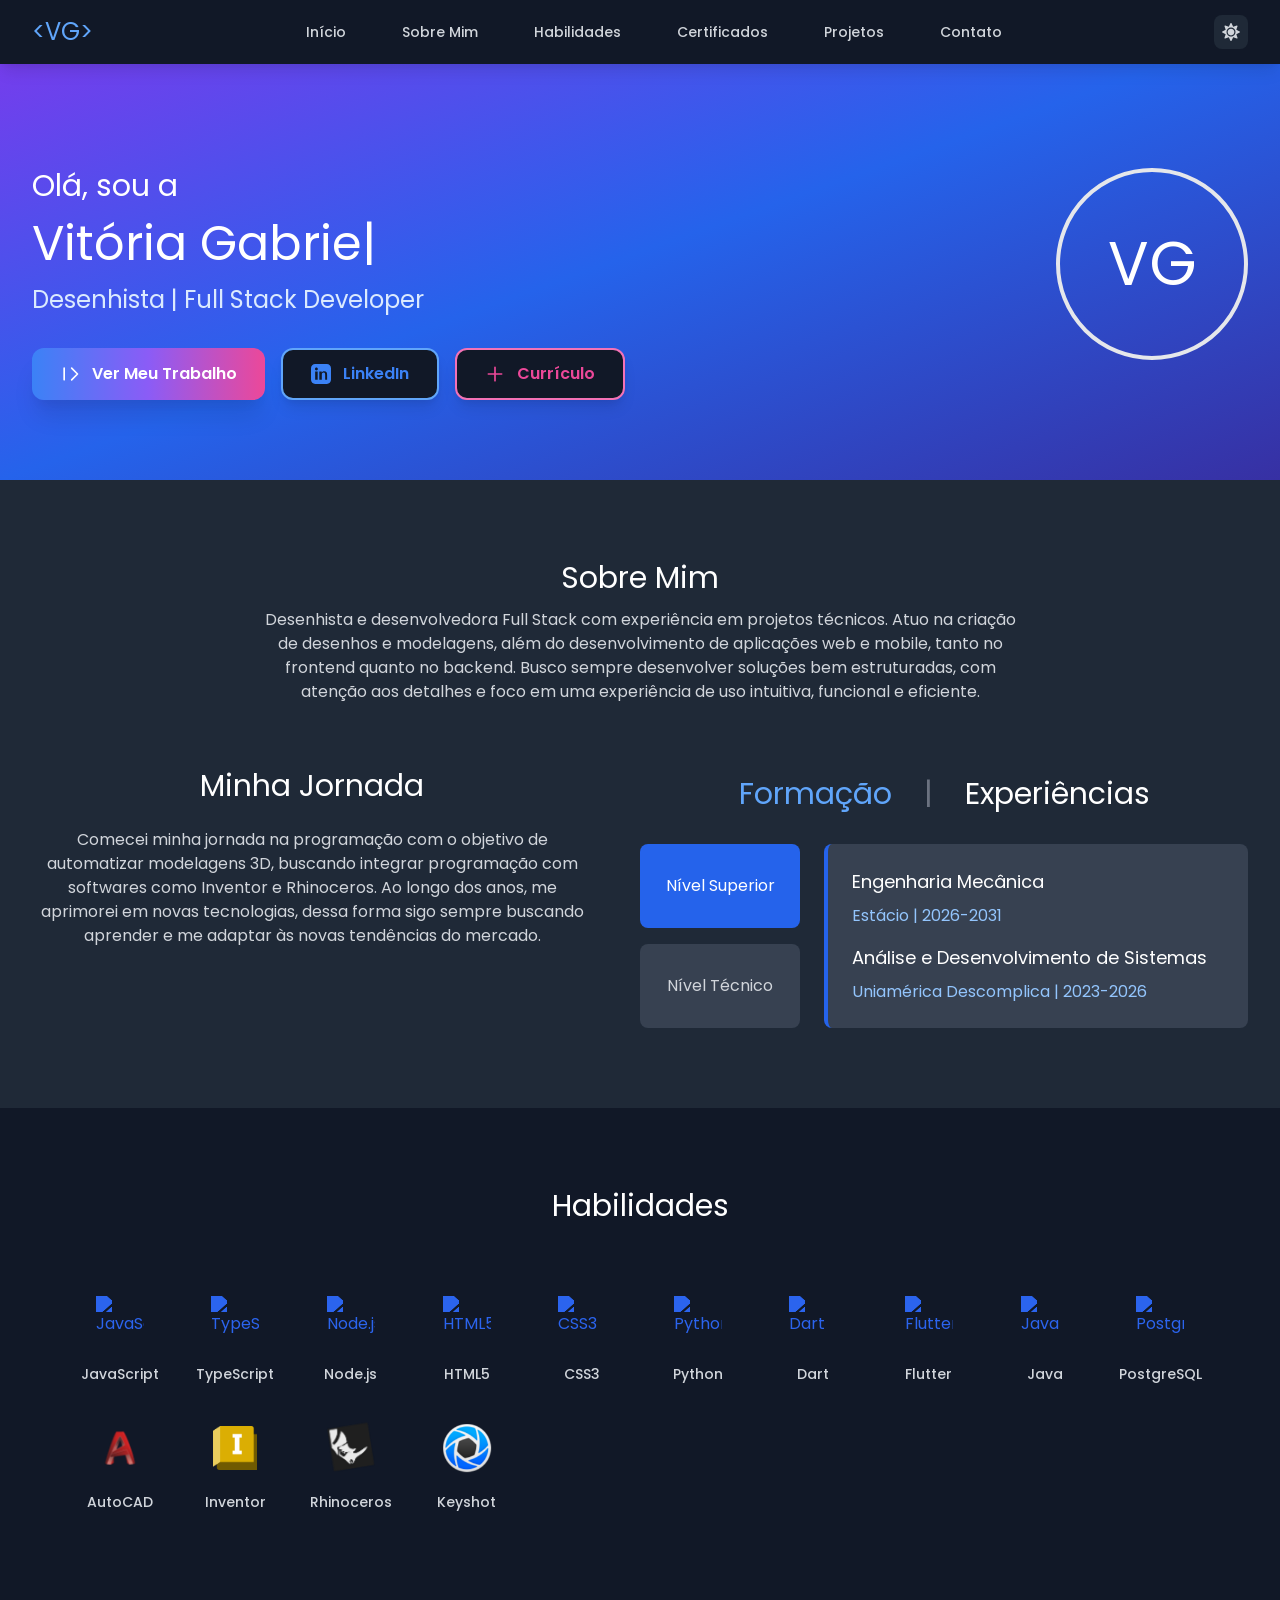
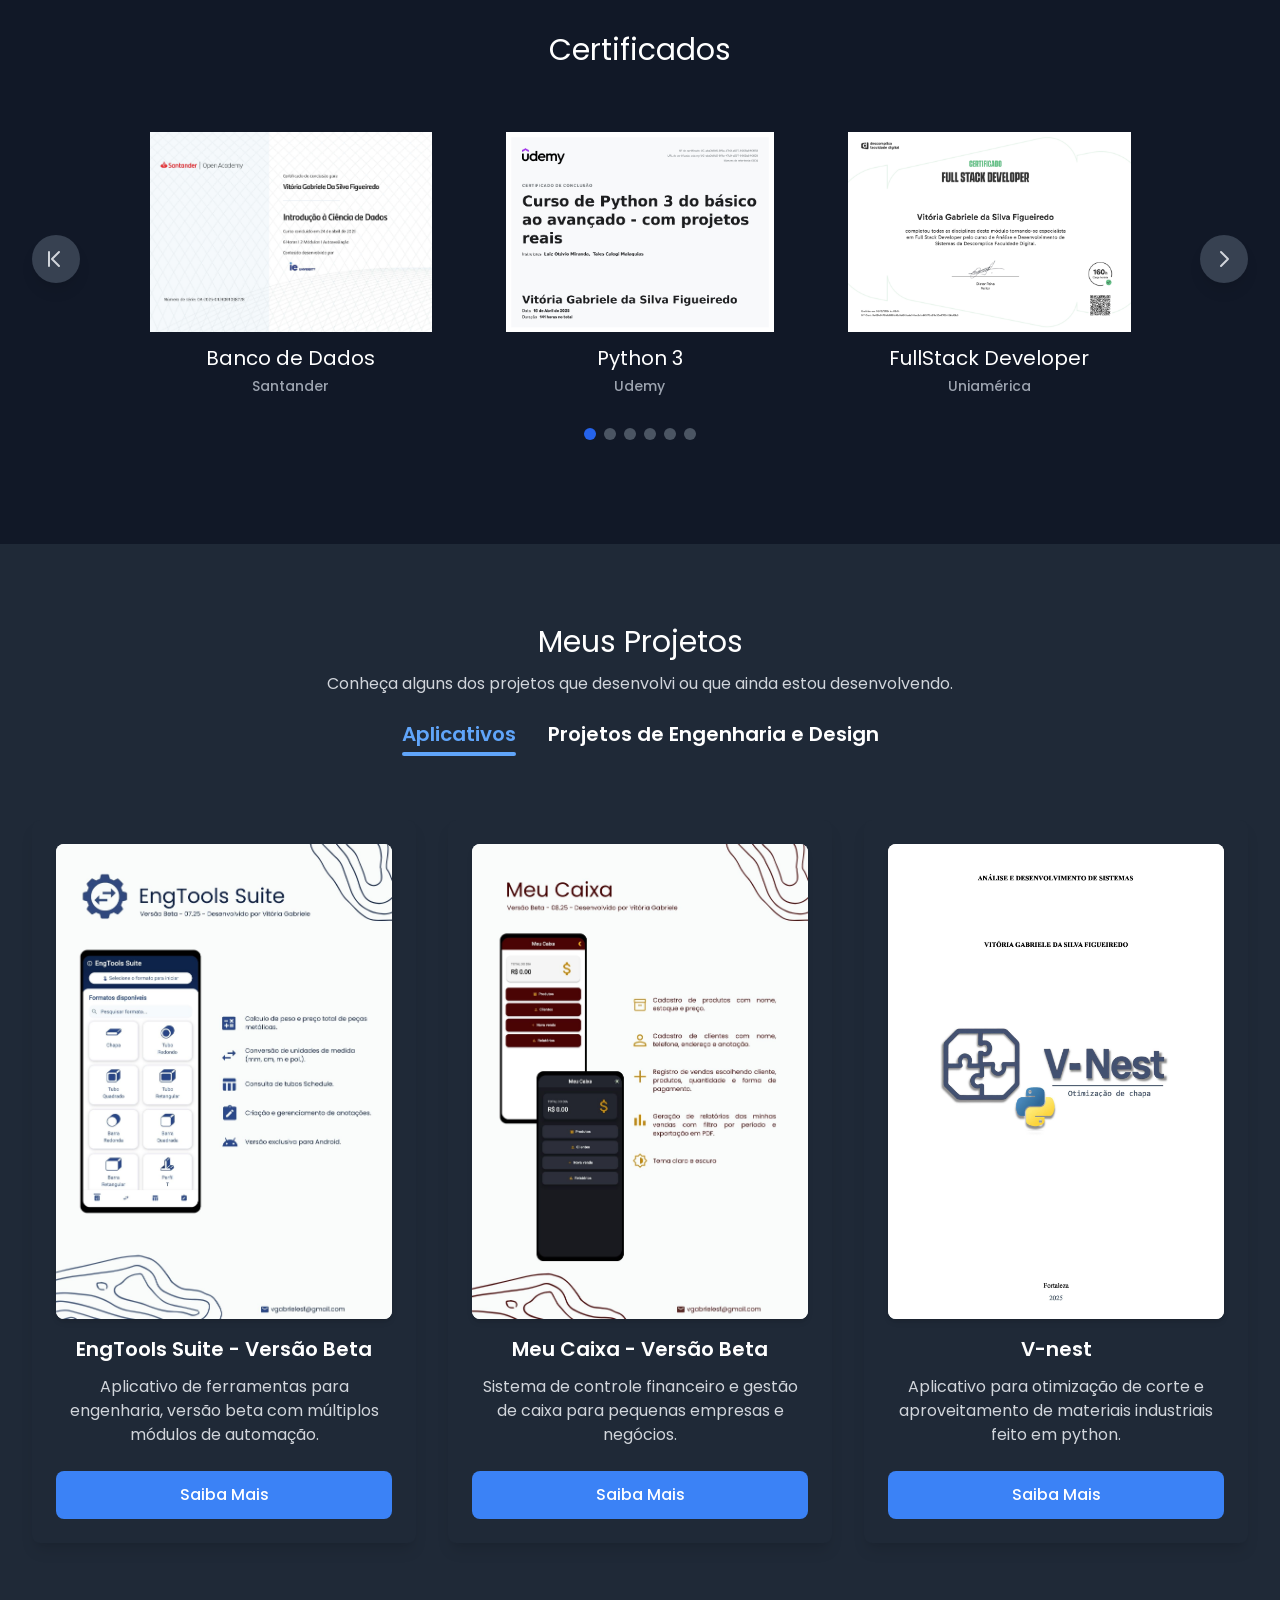
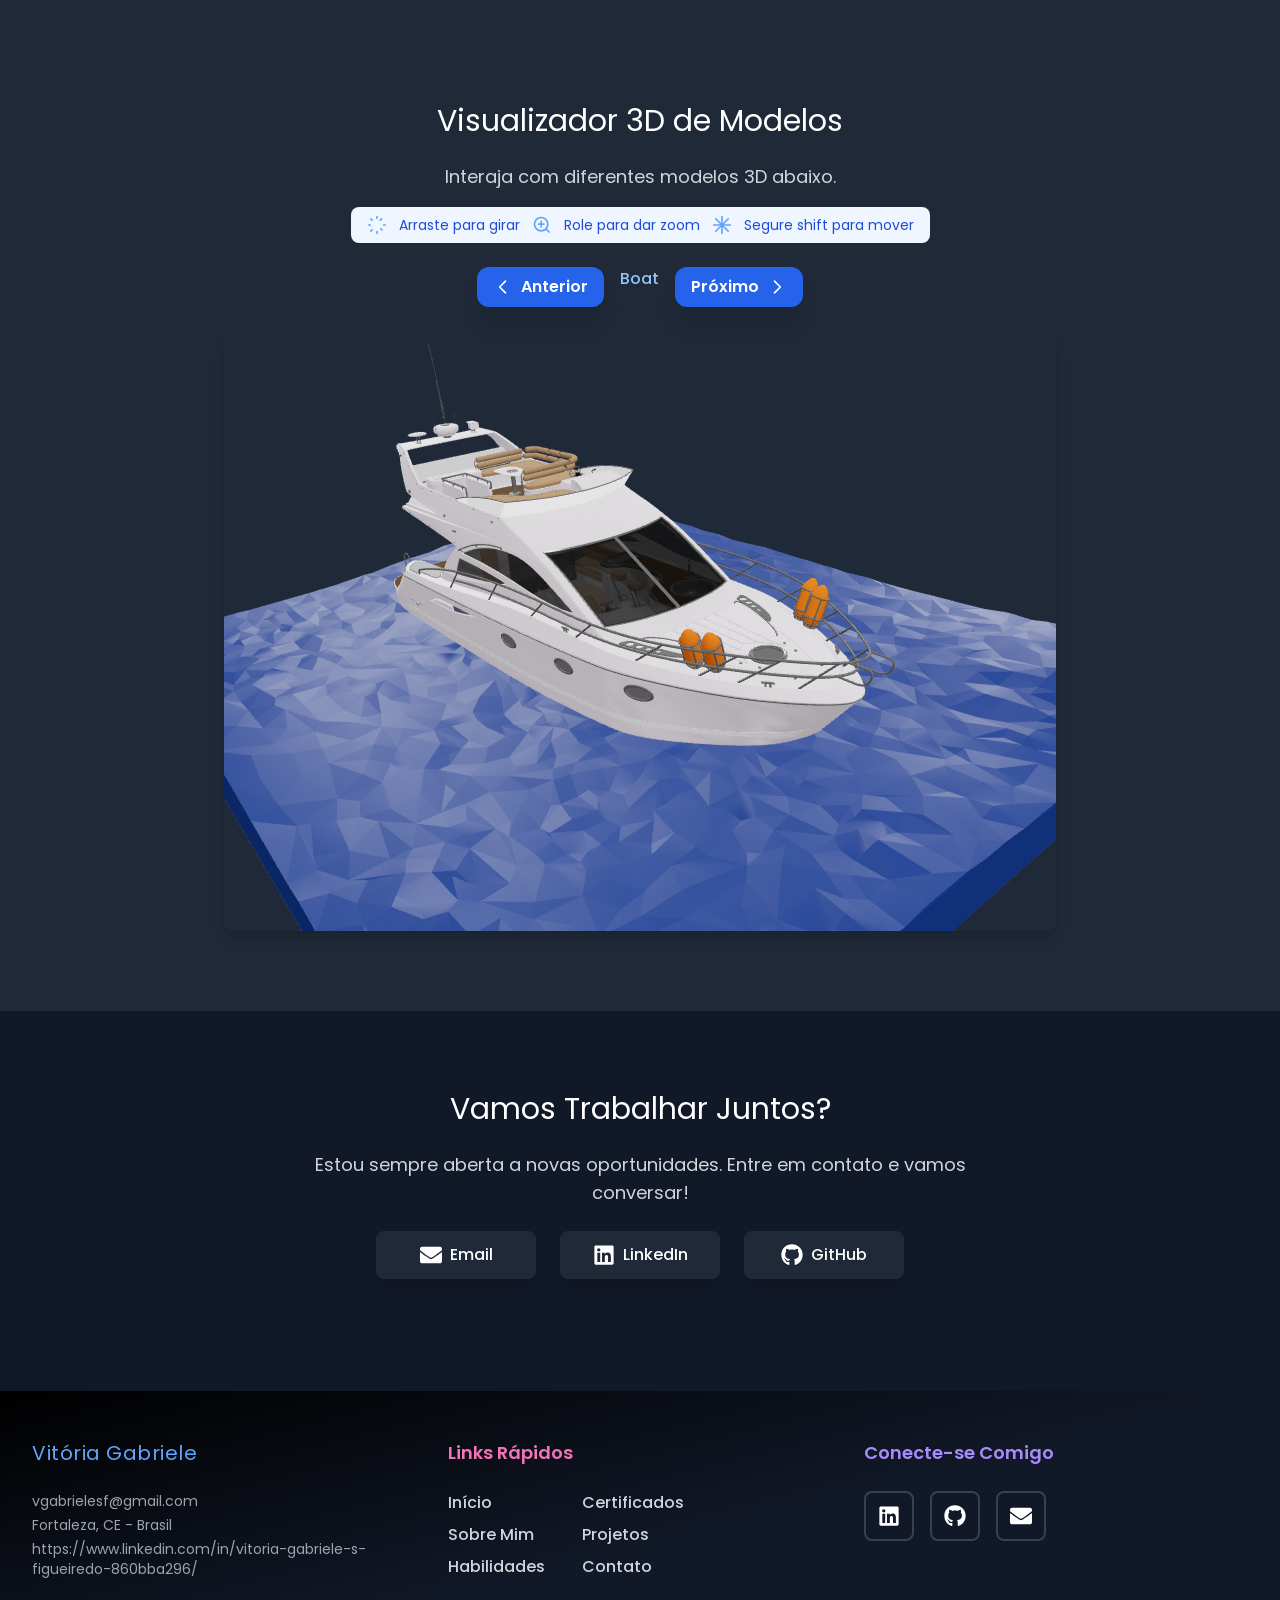
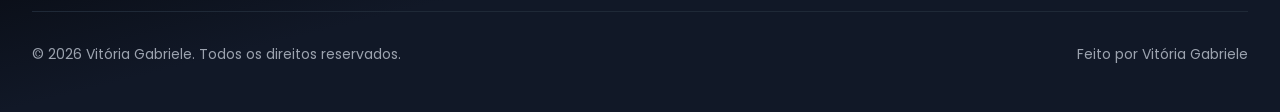
==== commit 546efda8: "Updates" ====
--- a/index.html
+++ b/index.html
@@ -1 +1 @@
-<!doctype html><html lang="pt-BR"><head><meta charset="UTF-8"><meta name="viewport" content="width=device-width,initial-scale=1"><meta name="description" content="Portfólio de Vitória Gabriele - Desenvolvedora especializada em criar soluções digitais inovadoras. Projetos em desenvolvimento web, mobile e tecnologias modernas."><meta name="keywords" content="portfólio, desenvolvedor, desenvolvimento web, aplicativos mobile, projetos, tecnologia, React, JavaScript, Vitória Gabriele"><meta name="author" content="Vitória Gabriele"><title>Vitória Gabriele</title><link rel="preconnect" href="https://fonts.googleapis.com"><link rel="preconnect" href="https://fonts.gstatic.com" crossorigin><meta property="og:type" content="website"><meta property="og:url" content="https://vitoriagabriele.dev/"><meta property="og:title" content="Portfólio - Vitória Gabriele"><meta property="og:description" content="Desenvolvedora especializada em criar soluções digitais inovadoras. Conheça meus projetos em desenvolvimento web, mobile e tecnologias modernas."><meta property="twitter:card" content="summary_large_image"><meta property="twitter:url" content="https://vitoriagabriele.dev/"><meta property="twitter:title" content="Portfólio - Vitória Gabriele"><meta property="twitter:description" content="Desenvolvedora especializada em criar soluções digitais inovadoras. Conheça meus projetos em desenvolvimento web, mobile e tecnologias modernas.">><script defer="defer" src="/static/js/main.9b94f847.js"></script><link href="/static/css/main.41ba2848.css" rel="stylesheet"></head><body class="antialiased"><div id="root"></div><script>"dark"===localStorage.theme||!("theme"in localStorage)&&window.matchMedia("(prefers-color-scheme: dark)").matches?document.documentElement.classList.add("dark"):document.documentElement.classList.remove("dark")</script></body></html>+<!doctype html><html lang="pt-BR"><head><meta charset="UTF-8"><meta name="viewport" content="width=device-width,initial-scale=1"><meta name="description" content="Portfólio de Vitória Gabriele - Desenvolvedora especializada em criar soluções digitais inovadoras. Projetos em desenvolvimento web, mobile e tecnologias modernas."><meta name="keywords" content="portfólio, desenvolvedor, desenvolvimento web, aplicativos mobile, projetos, tecnologia, React, JavaScript, Vitória Gabriele"><meta name="author" content="Vitória Gabriele"><title>Vitória Gabriele</title><link rel="preconnect" href="https://fonts.googleapis.com"><link rel="preconnect" href="https://fonts.gstatic.com" crossorigin><meta property="og:type" content="website"><meta property="og:url" content="https://vitoriagabriele.dev/"><meta property="og:title" content="Portfólio - Vitória Gabriele"><meta property="og:description" content="Desenvolvedora especializada em criar soluções digitais inovadoras. Conheça meus projetos em desenvolvimento web, mobile e tecnologias modernas."><meta property="twitter:card" content="summary_large_image"><meta property="twitter:url" content="https://vitoriagabriele.dev/"><meta property="twitter:title" content="Portfólio - Vitória Gabriele"><meta property="twitter:description" content="Desenvolvedora especializada em criar soluções digitais inovadoras. Conheça meus projetos em desenvolvimento web, mobile e tecnologias modernas.">><script defer="defer" src="/static/js/main.bbc7b87b.js"></script><link href="/static/css/main.41ba2848.css" rel="stylesheet"></head><body class="antialiased"><div id="root"></div><script>"dark"===localStorage.theme||!("theme"in localStorage)&&window.matchMedia("(prefers-color-scheme: dark)").matches?document.documentElement.classList.add("dark"):document.documentElement.classList.remove("dark")</script></body></html>
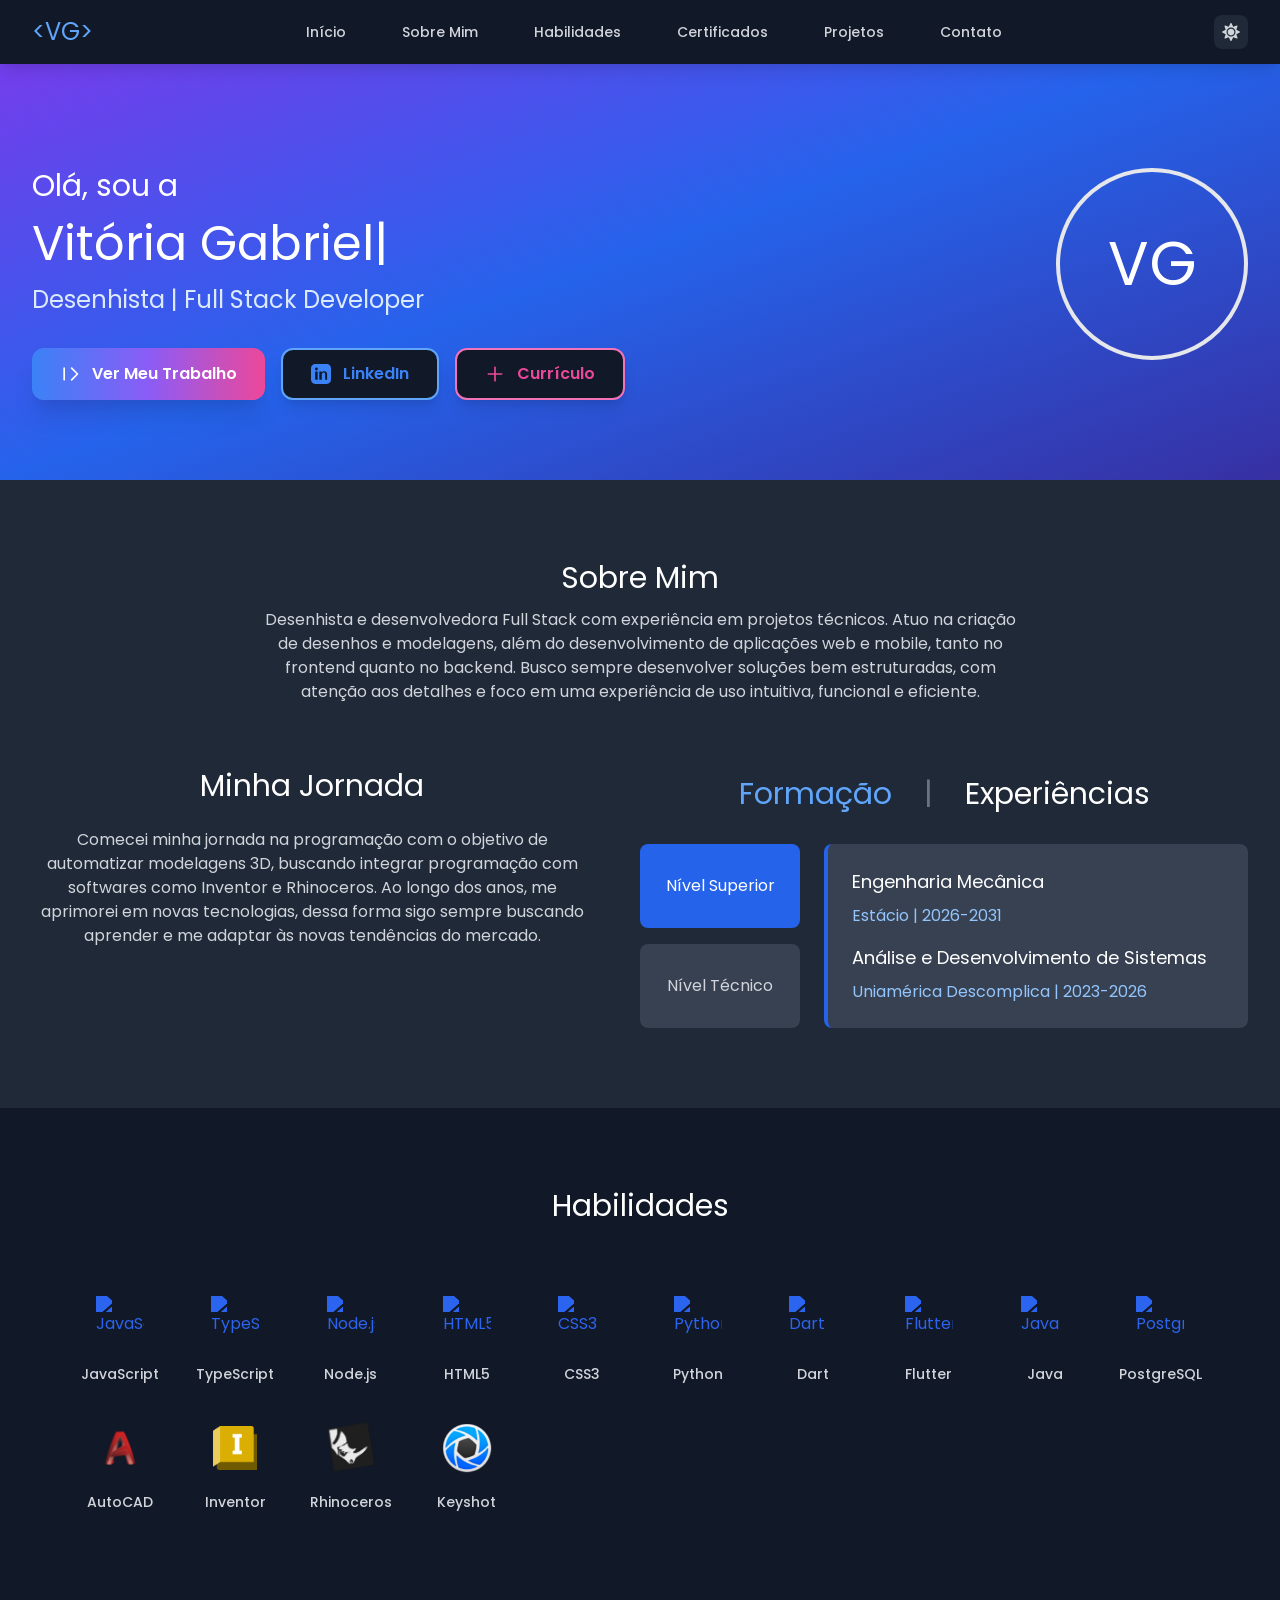
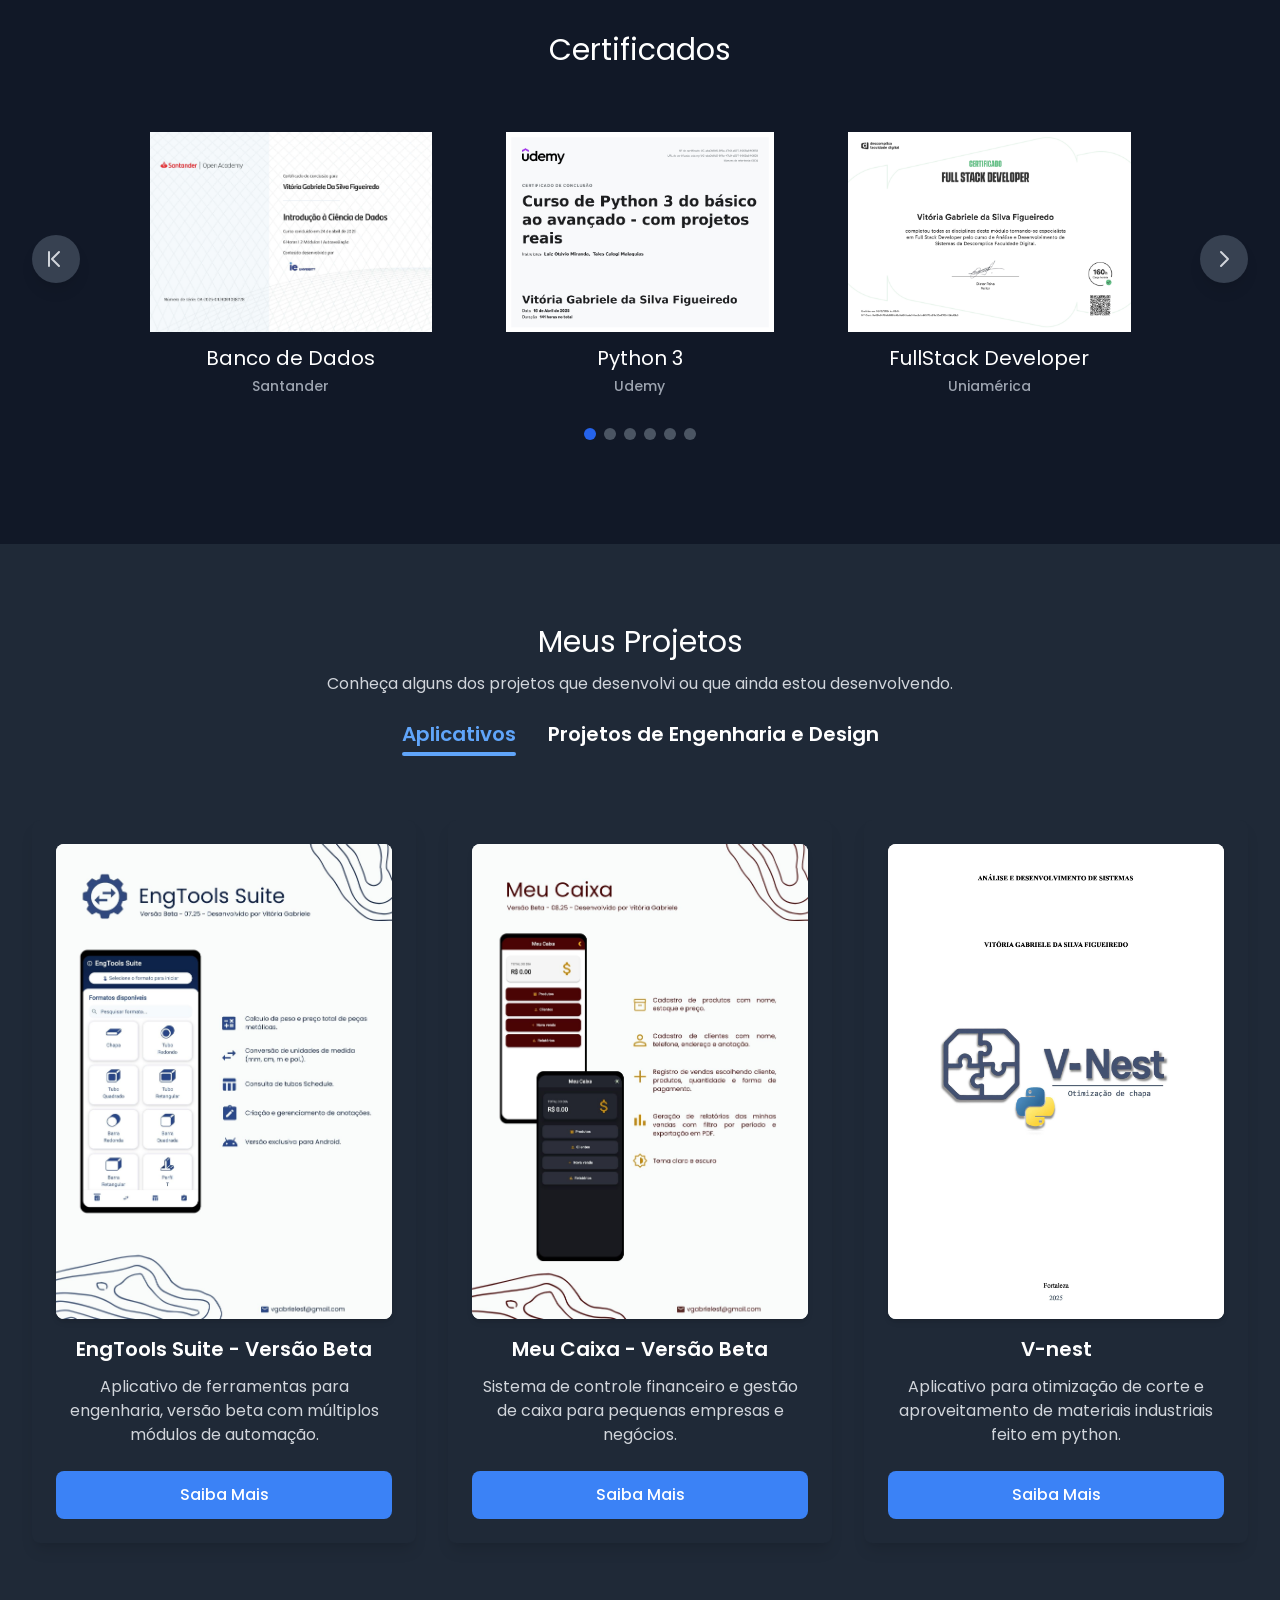
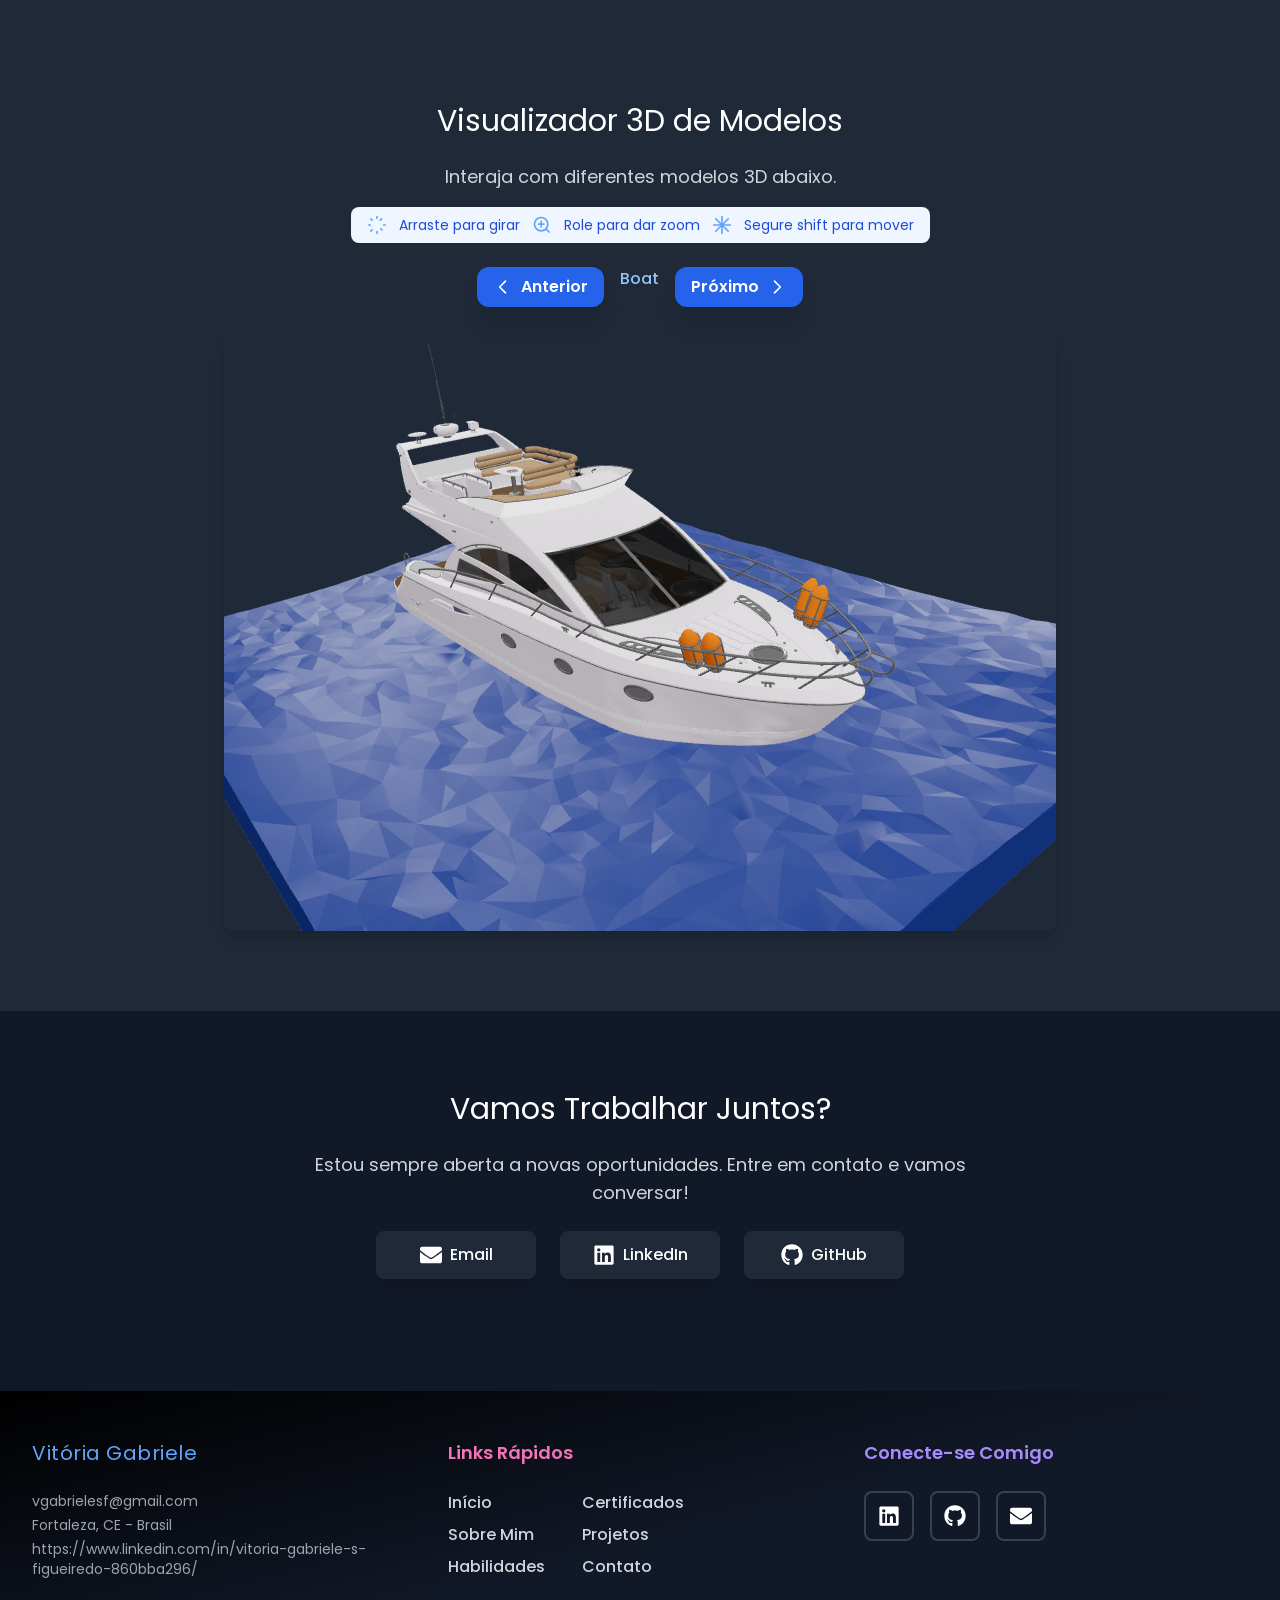
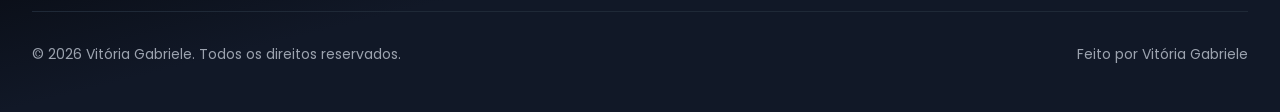
==== commit dd5ffeb0: "Updates" ====
--- a/index.html
+++ b/index.html
@@ -1 +1 @@
-<!doctype html><html lang="pt-BR"><head><meta charset="UTF-8"><meta name="viewport" content="width=device-width,initial-scale=1"><meta name="description" content="Portfólio de Vitória Gabriele - Desenvolvedora especializada em criar soluções digitais inovadoras. Projetos em desenvolvimento web, mobile e tecnologias modernas."><meta name="keywords" content="portfólio, desenvolvedor, desenvolvimento web, aplicativos mobile, projetos, tecnologia, React, JavaScript, Vitória Gabriele"><meta name="author" content="Vitória Gabriele"><title>Vitória Gabriele</title><link rel="preconnect" href="https://fonts.googleapis.com"><link rel="preconnect" href="https://fonts.gstatic.com" crossorigin><meta property="og:type" content="website"><meta property="og:url" content="https://vitoriagabriele.dev/"><meta property="og:title" content="Portfólio - Vitória Gabriele"><meta property="og:description" content="Desenvolvedora especializada em criar soluções digitais inovadoras. Conheça meus projetos em desenvolvimento web, mobile e tecnologias modernas."><meta property="twitter:card" content="summary_large_image"><meta property="twitter:url" content="https://vitoriagabriele.dev/"><meta property="twitter:title" content="Portfólio - Vitória Gabriele"><meta property="twitter:description" content="Desenvolvedora especializada em criar soluções digitais inovadoras. Conheça meus projetos em desenvolvimento web, mobile e tecnologias modernas.">><script defer="defer" src="/static/js/main.bbc7b87b.js"></script><link href="/static/css/main.41ba2848.css" rel="stylesheet"></head><body class="antialiased"><div id="root"></div><script>"dark"===localStorage.theme||!("theme"in localStorage)&&window.matchMedia("(prefers-color-scheme: dark)").matches?document.documentElement.classList.add("dark"):document.documentElement.classList.remove("dark")</script></body></html>+<!doctype html><html lang="pt-BR"><head><meta charset="UTF-8"><meta name="viewport" content="width=device-width,initial-scale=1"><meta name="description" content="Portfólio de Vitória Gabriele - Desenvolvedora especializada em criar soluções digitais inovadoras. Projetos em desenvolvimento web, mobile e tecnologias modernas."><meta name="keywords" content="portfólio, desenvolvedor, desenvolvimento web, aplicativos mobile, projetos, tecnologia, React, JavaScript, Vitória Gabriele"><meta name="author" content="Vitória Gabriele"><title>Vitória Gabriele</title><link rel="preconnect" href="https://fonts.googleapis.com"><link rel="preconnect" href="https://fonts.gstatic.com" crossorigin><meta property="og:type" content="website"><meta property="og:url" content="https://vitoriagabriele.dev/"><meta property="og:title" content="Portfólio - Vitória Gabriele"><meta property="og:description" content="Desenvolvedora especializada em criar soluções digitais inovadoras. Conheça meus projetos em desenvolvimento web, mobile e tecnologias modernas."><meta property="twitter:card" content="summary_large_image"><meta property="twitter:url" content="https://vitoriagabriele.dev/"><meta property="twitter:title" content="Portfólio - Vitória Gabriele"><meta property="twitter:description" content="Desenvolvedora especializada em criar soluções digitais inovadoras. Conheça meus projetos em desenvolvimento web, mobile e tecnologias modernas.">><script defer="defer" src="/static/js/main.420dd998.js"></script><link href="/static/css/main.41ba2848.css" rel="stylesheet"></head><body class="antialiased"><div id="root"></div><script>"dark"===localStorage.theme||!("theme"in localStorage)&&window.matchMedia("(prefers-color-scheme: dark)").matches?document.documentElement.classList.add("dark"):document.documentElement.classList.remove("dark")</script></body></html>
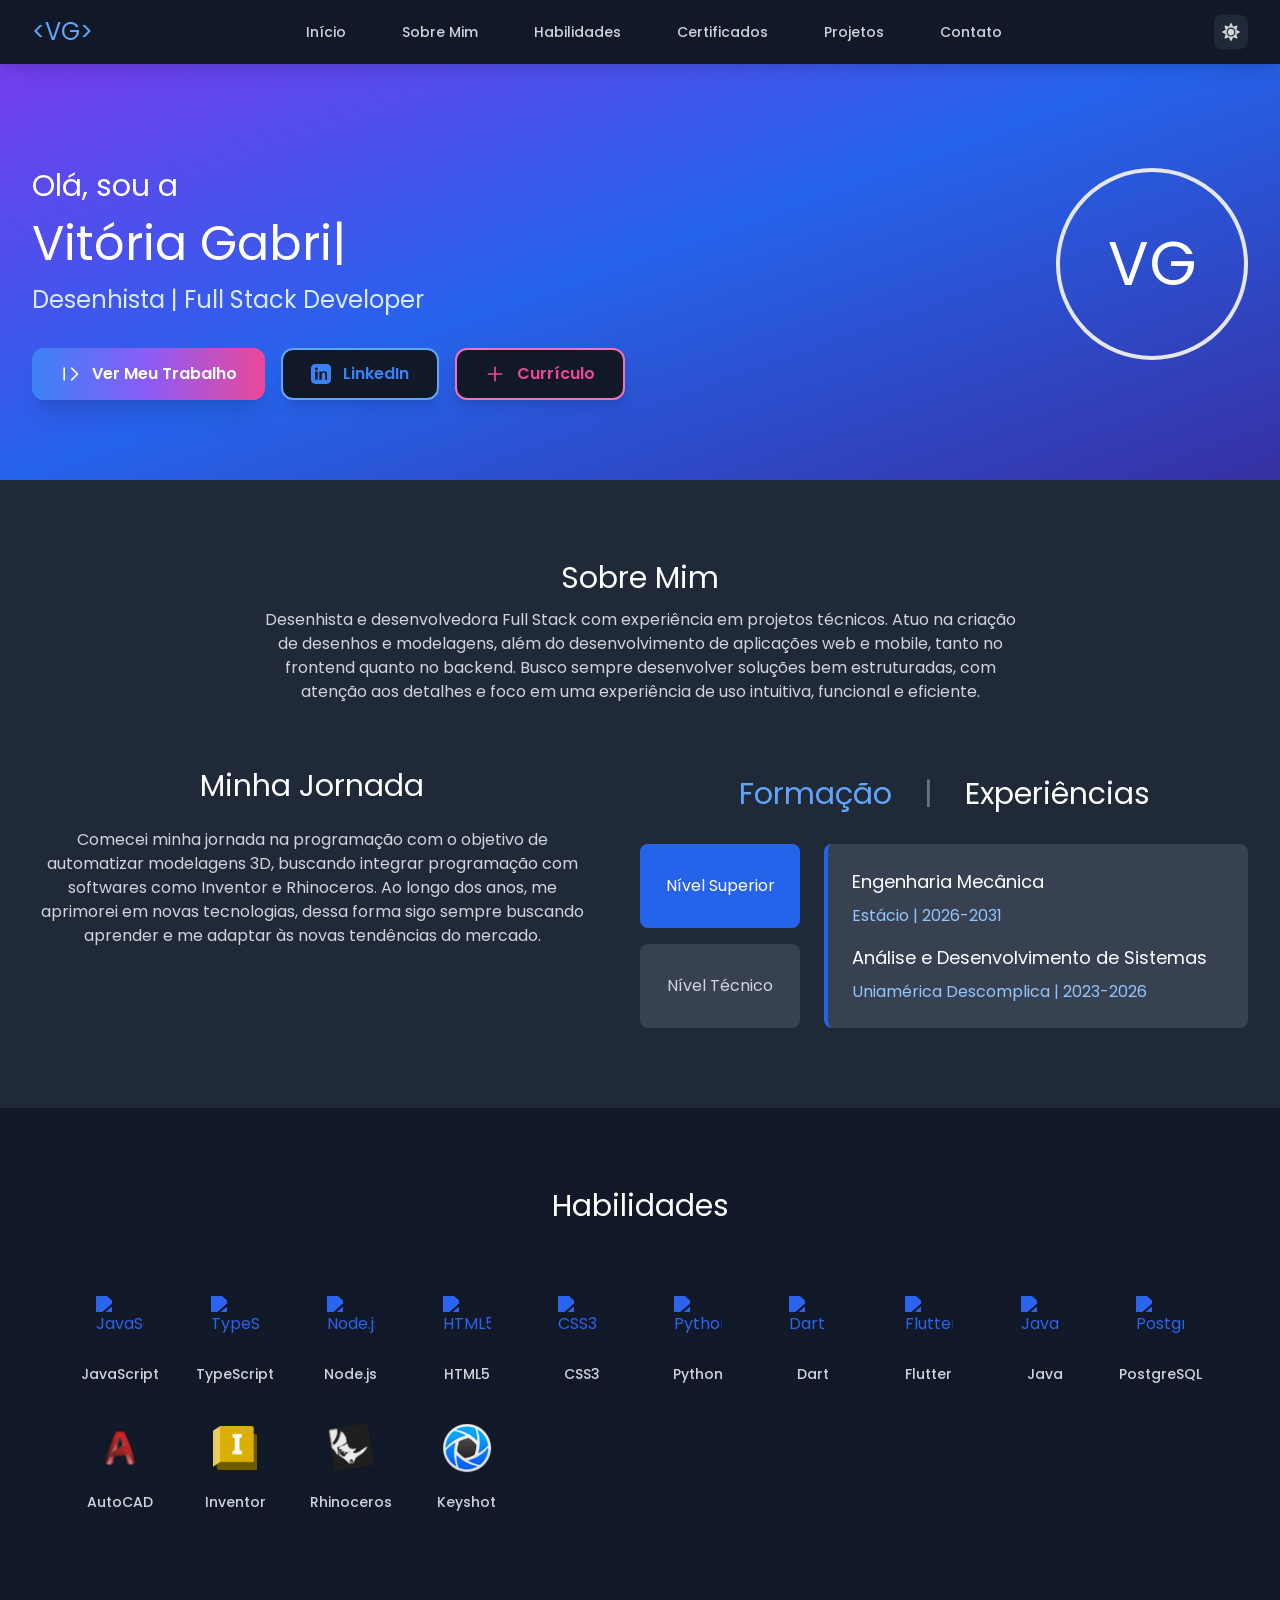
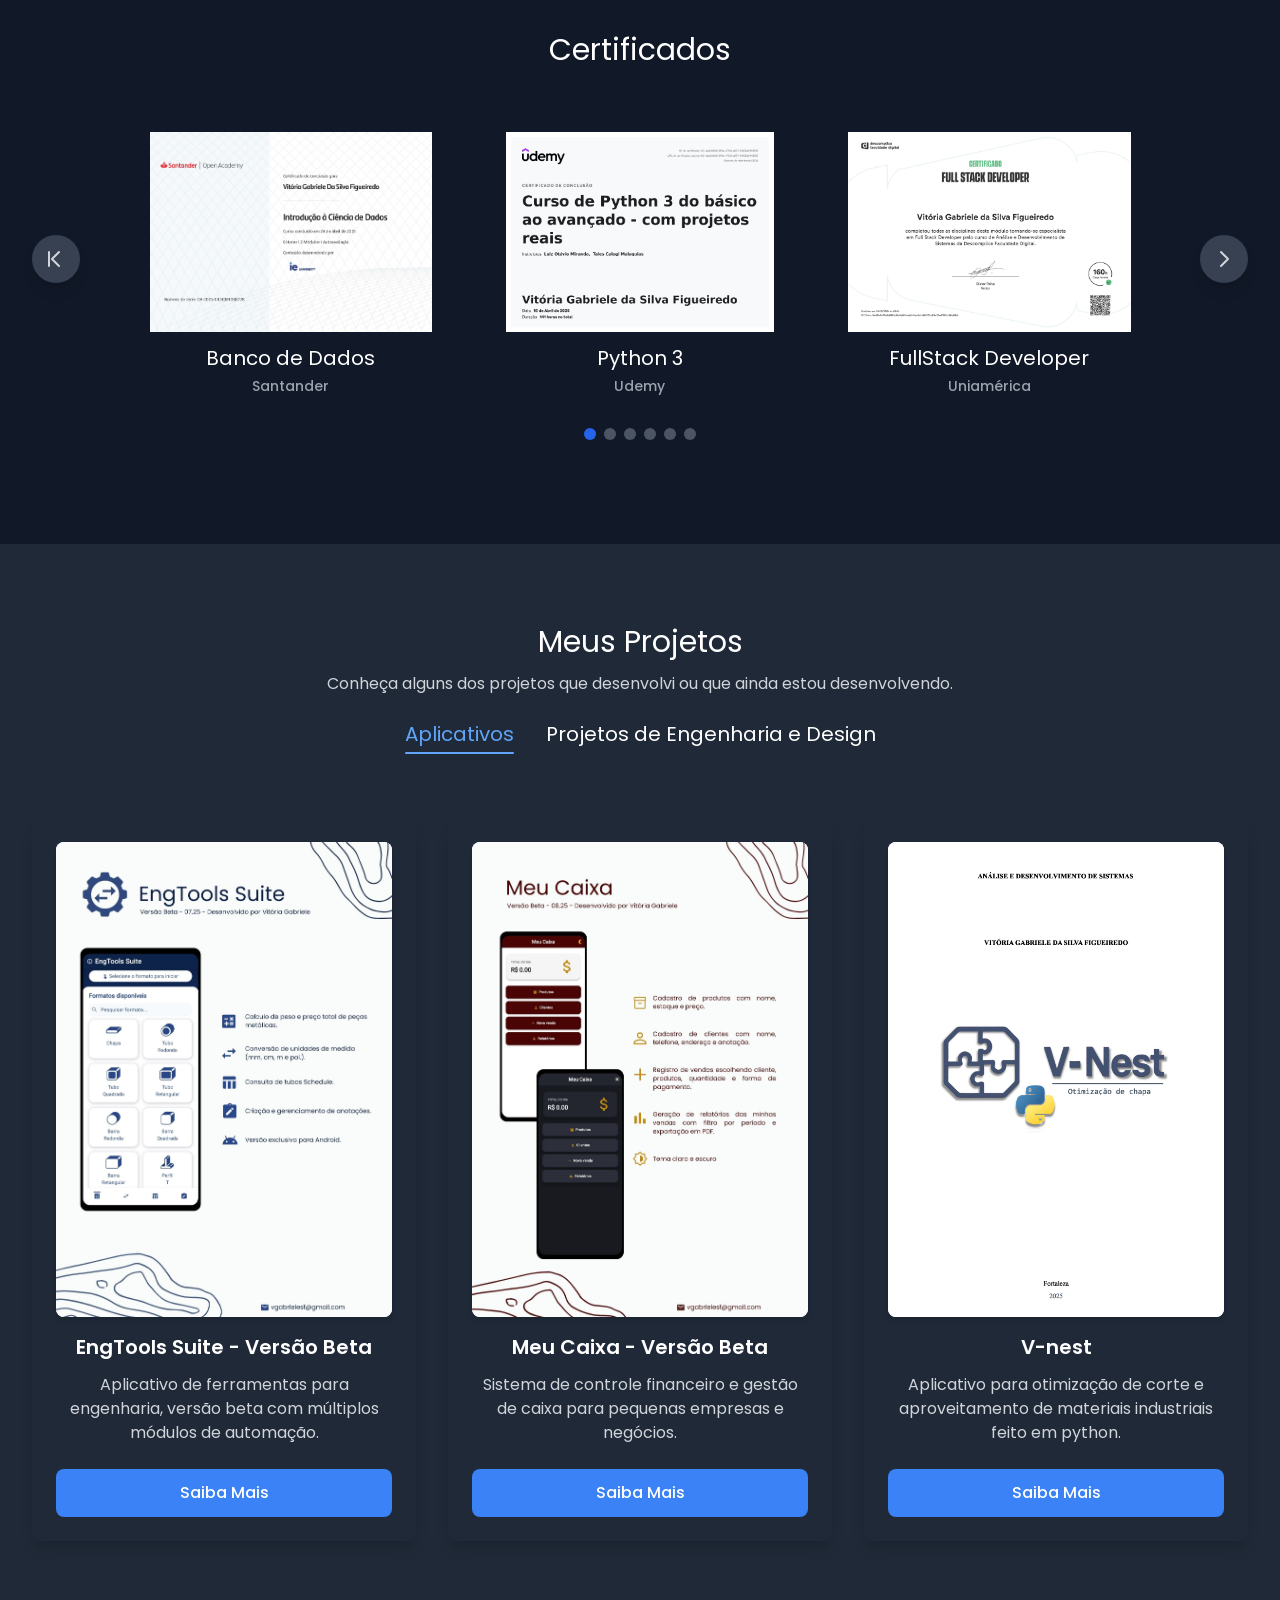
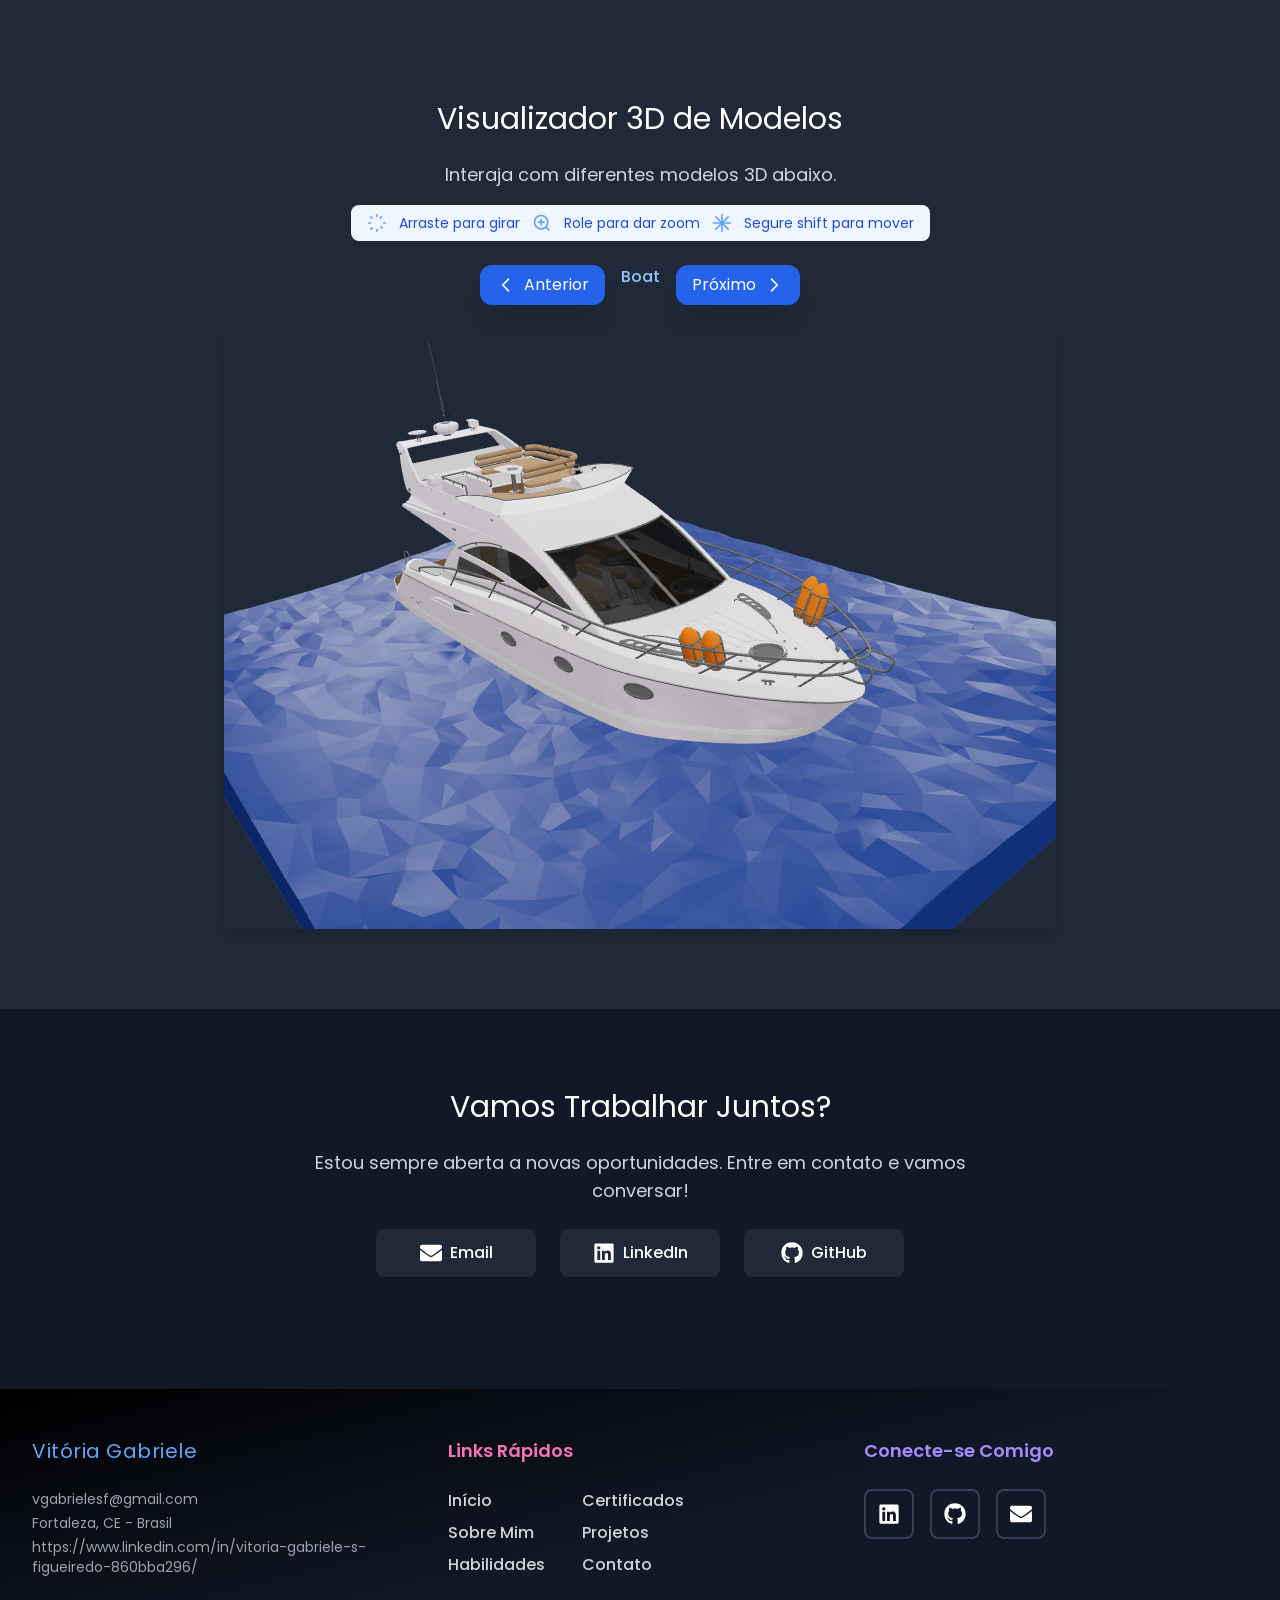
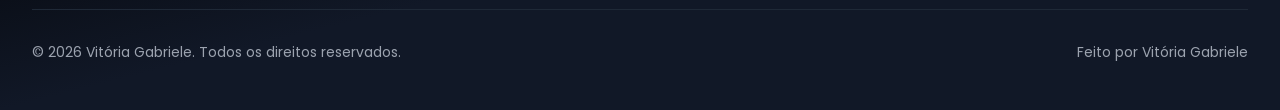
==== commit bfaf559c: "Updates" ====
--- a/index.html
+++ b/index.html
@@ -1 +1 @@
-<!doctype html><html lang="pt-BR"><head><meta charset="UTF-8"><meta name="viewport" content="width=device-width,initial-scale=1"><meta name="description" content="Portfólio de Vitória Gabriele - Desenvolvedora especializada em criar soluções digitais inovadoras. Projetos em desenvolvimento web, mobile e tecnologias modernas."><meta name="keywords" content="portfólio, desenvolvedor, desenvolvimento web, aplicativos mobile, projetos, tecnologia, React, JavaScript, Vitória Gabriele"><meta name="author" content="Vitória Gabriele"><title>Vitória Gabriele</title><link rel="preconnect" href="https://fonts.googleapis.com"><link rel="preconnect" href="https://fonts.gstatic.com" crossorigin><meta property="og:type" content="website"><meta property="og:url" content="https://vitoriagabriele.dev/"><meta property="og:title" content="Portfólio - Vitória Gabriele"><meta property="og:description" content="Desenvolvedora especializada em criar soluções digitais inovadoras. Conheça meus projetos em desenvolvimento web, mobile e tecnologias modernas."><meta property="twitter:card" content="summary_large_image"><meta property="twitter:url" content="https://vitoriagabriele.dev/"><meta property="twitter:title" content="Portfólio - Vitória Gabriele"><meta property="twitter:description" content="Desenvolvedora especializada em criar soluções digitais inovadoras. Conheça meus projetos em desenvolvimento web, mobile e tecnologias modernas.">><script defer="defer" src="/static/js/main.420dd998.js"></script><link href="/static/css/main.41ba2848.css" rel="stylesheet"></head><body class="antialiased"><div id="root"></div><script>"dark"===localStorage.theme||!("theme"in localStorage)&&window.matchMedia("(prefers-color-scheme: dark)").matches?document.documentElement.classList.add("dark"):document.documentElement.classList.remove("dark")</script></body></html>+<!doctype html><html lang="pt-BR"><head><meta charset="UTF-8"><meta name="viewport" content="width=device-width,initial-scale=1"><meta name="description" content="Portfólio de Vitória Gabriele - Desenvolvedora especializada em criar soluções digitais inovadoras. Projetos em desenvolvimento web, mobile e tecnologias modernas."><meta name="keywords" content="portfólio, desenvolvedor, desenvolvimento web, aplicativos mobile, projetos, tecnologia, React, JavaScript, Vitória Gabriele"><meta name="author" content="Vitória Gabriele"><title>Vitória Gabriele</title><link rel="preconnect" href="https://fonts.googleapis.com"><link rel="preconnect" href="https://fonts.gstatic.com" crossorigin><meta property="og:type" content="website"><meta property="og:url" content="https://vitoriagabriele.dev/"><meta property="og:title" content="Portfólio - Vitória Gabriele"><meta property="og:description" content="Desenvolvedora especializada em criar soluções digitais inovadoras. Conheça meus projetos em desenvolvimento web, mobile e tecnologias modernas."><meta property="twitter:card" content="summary_large_image"><meta property="twitter:url" content="https://vitoriagabriele.dev/"><meta property="twitter:title" content="Portfólio - Vitória Gabriele"><meta property="twitter:description" content="Desenvolvedora especializada em criar soluções digitais inovadoras. Conheça meus projetos em desenvolvimento web, mobile e tecnologias modernas.">><script defer="defer" src="/static/js/main.9ab96bd6.js"></script><link href="/static/css/main.41ba2848.css" rel="stylesheet"></head><body class="antialiased"><div id="root"></div><script>"dark"===localStorage.theme||!("theme"in localStorage)&&window.matchMedia("(prefers-color-scheme: dark)").matches?document.documentElement.classList.add("dark"):document.documentElement.classList.remove("dark")</script></body></html>
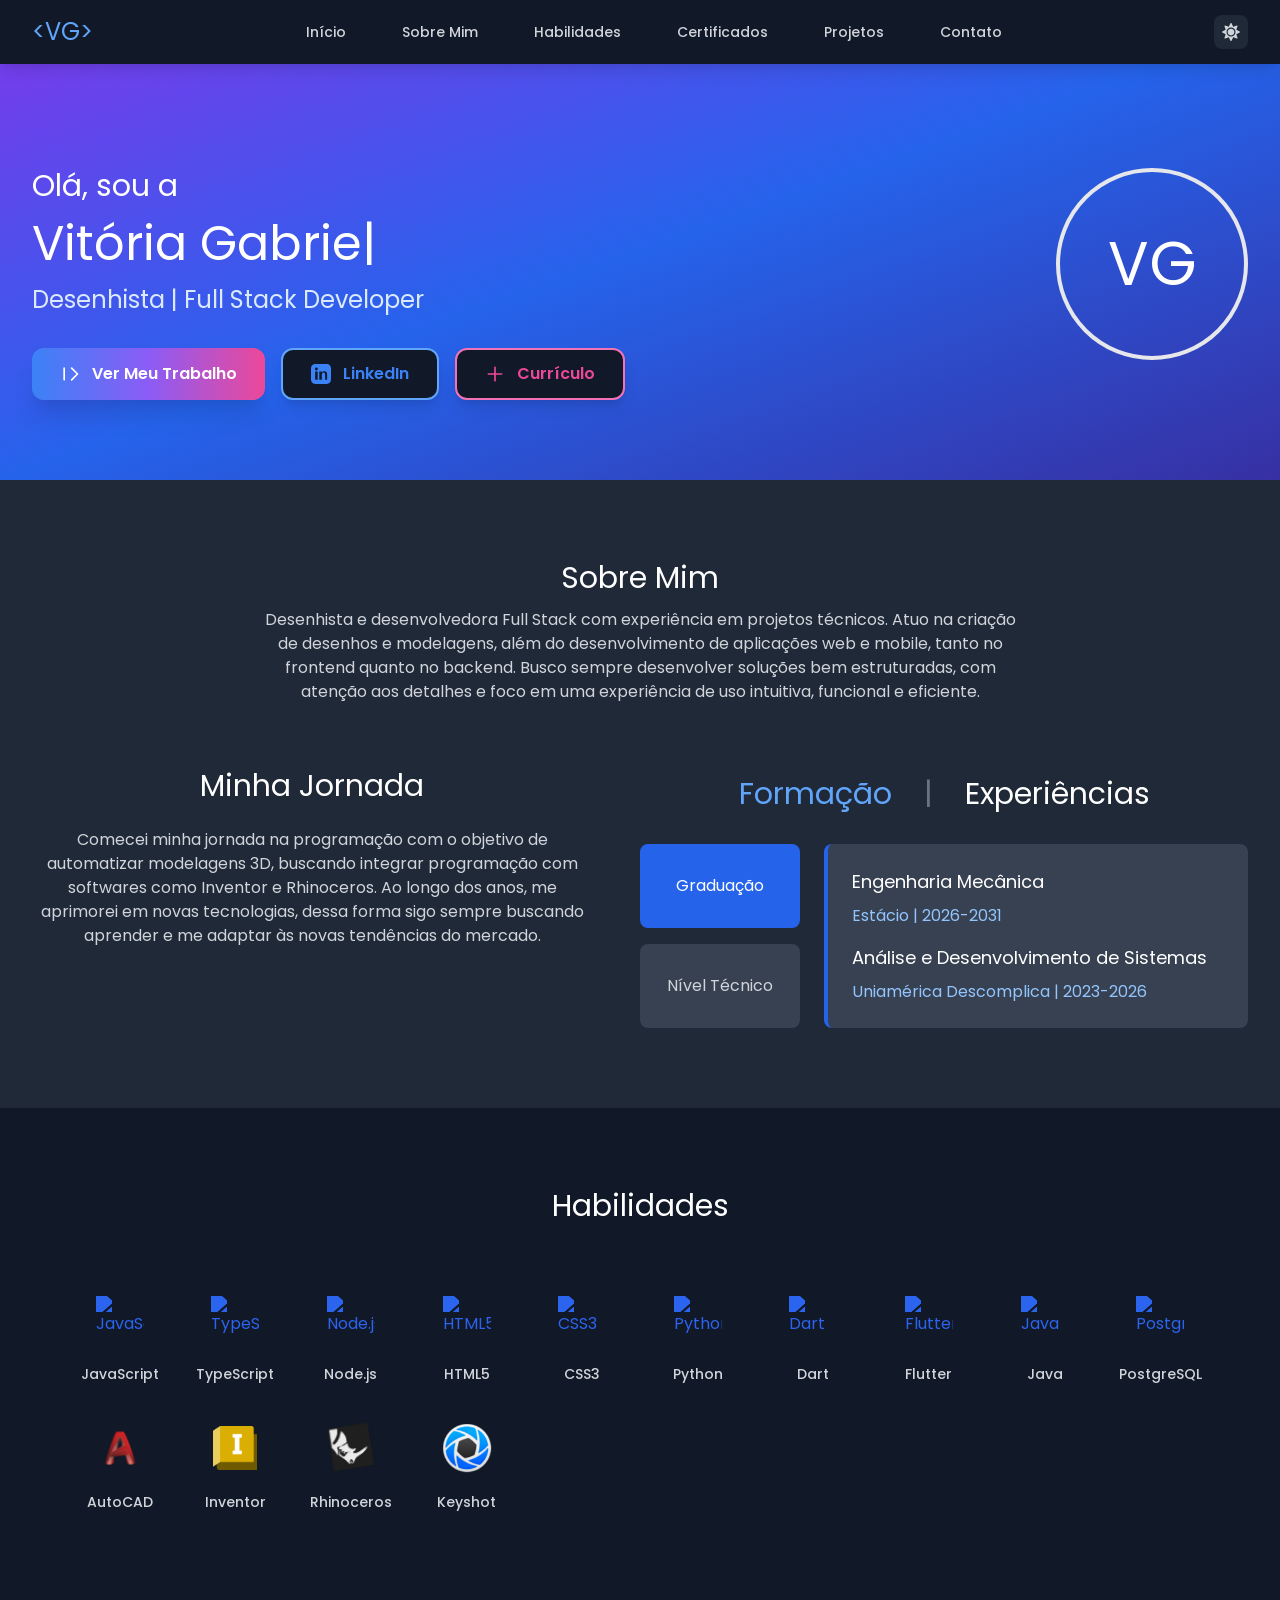
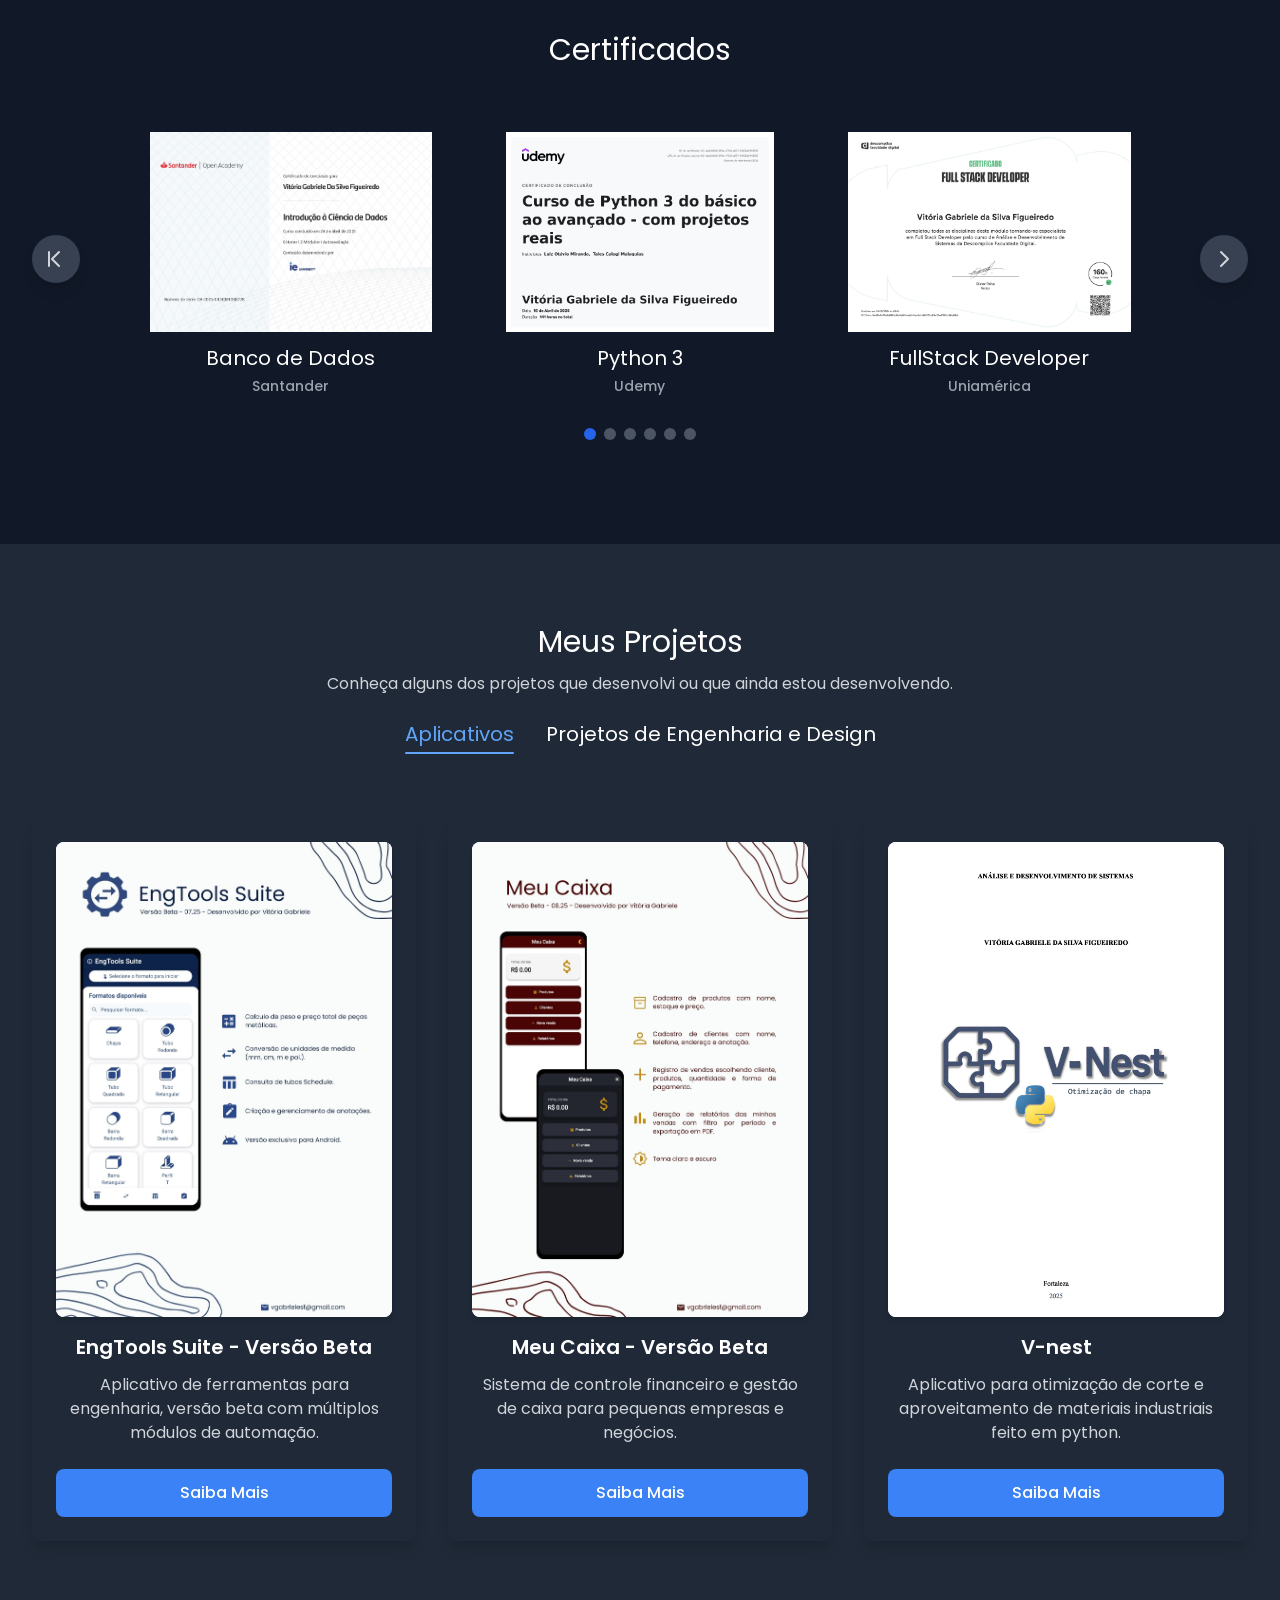
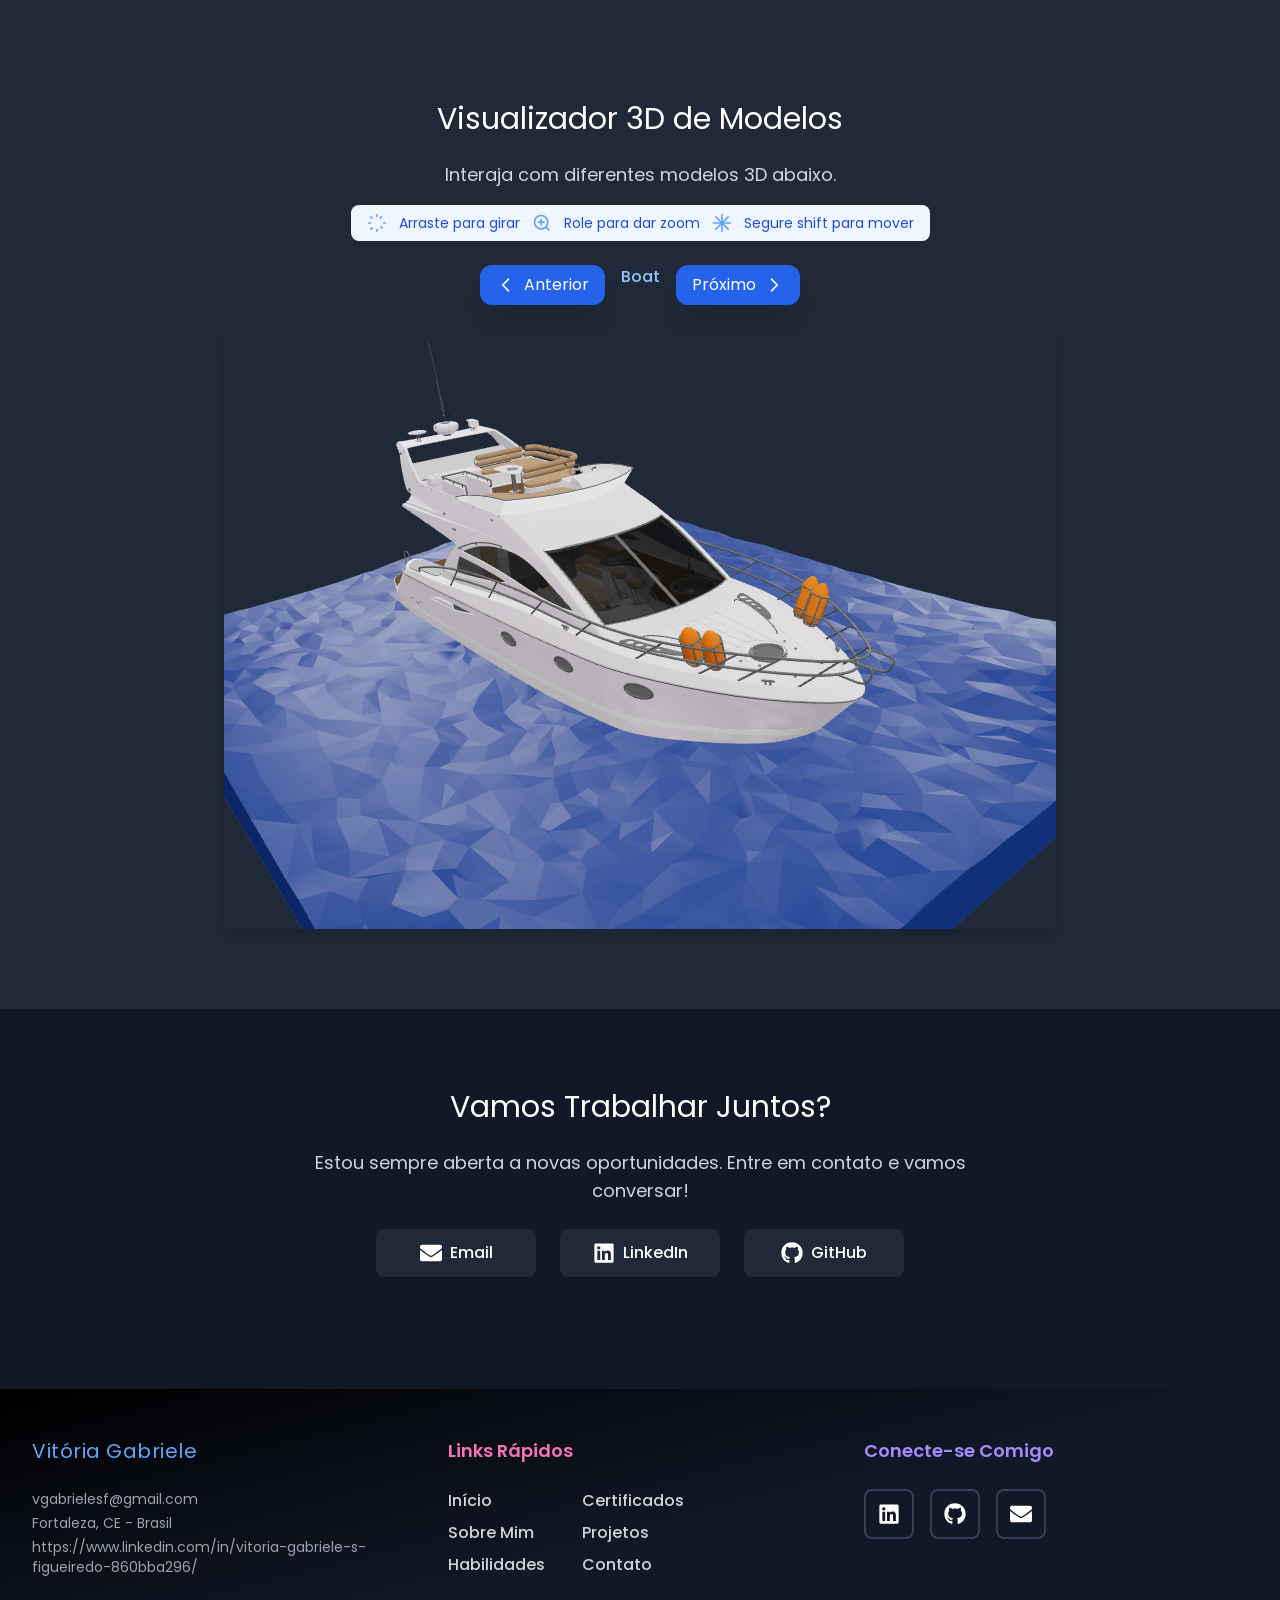
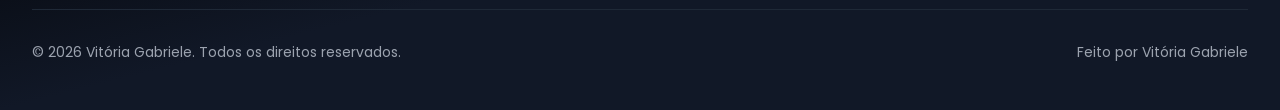
==== commit 738dde50: "Updates" ====
--- a/index.html
+++ b/index.html
@@ -1 +1 @@
-<!doctype html><html lang="pt-BR"><head><meta charset="UTF-8"><meta name="viewport" content="width=device-width,initial-scale=1"><meta name="description" content="Portfólio de Vitória Gabriele - Desenvolvedora especializada em criar soluções digitais inovadoras. Projetos em desenvolvimento web, mobile e tecnologias modernas."><meta name="keywords" content="portfólio, desenvolvedor, desenvolvimento web, aplicativos mobile, projetos, tecnologia, React, JavaScript, Vitória Gabriele"><meta name="author" content="Vitória Gabriele"><title>Vitória Gabriele</title><link rel="preconnect" href="https://fonts.googleapis.com"><link rel="preconnect" href="https://fonts.gstatic.com" crossorigin><meta property="og:type" content="website"><meta property="og:url" content="https://vitoriagabriele.dev/"><meta property="og:title" content="Portfólio - Vitória Gabriele"><meta property="og:description" content="Desenvolvedora especializada em criar soluções digitais inovadoras. Conheça meus projetos em desenvolvimento web, mobile e tecnologias modernas."><meta property="twitter:card" content="summary_large_image"><meta property="twitter:url" content="https://vitoriagabriele.dev/"><meta property="twitter:title" content="Portfólio - Vitória Gabriele"><meta property="twitter:description" content="Desenvolvedora especializada em criar soluções digitais inovadoras. Conheça meus projetos em desenvolvimento web, mobile e tecnologias modernas.">><script defer="defer" src="/static/js/main.9ab96bd6.js"></script><link href="/static/css/main.41ba2848.css" rel="stylesheet"></head><body class="antialiased"><div id="root"></div><script>"dark"===localStorage.theme||!("theme"in localStorage)&&window.matchMedia("(prefers-color-scheme: dark)").matches?document.documentElement.classList.add("dark"):document.documentElement.classList.remove("dark")</script></body></html>+<!doctype html><html lang="pt-BR"><head><meta charset="UTF-8"><meta name="viewport" content="width=device-width,initial-scale=1"><meta name="description" content="Portfólio de Vitória Gabriele - Desenvolvedora especializada em criar soluções digitais inovadoras. Projetos em desenvolvimento web, mobile e tecnologias modernas."><meta name="keywords" content="portfólio, desenvolvedor, desenvolvimento web, aplicativos mobile, projetos, tecnologia, React, JavaScript, Vitória Gabriele"><meta name="author" content="Vitória Gabriele"><title>Vitória Gabriele</title><link rel="preconnect" href="https://fonts.googleapis.com"><link rel="preconnect" href="https://fonts.gstatic.com" crossorigin><meta property="og:type" content="website"><meta property="og:url" content="https://vitoriagabriele.dev/"><meta property="og:title" content="Portfólio - Vitória Gabriele"><meta property="og:description" content="Desenvolvedora especializada em criar soluções digitais inovadoras. Conheça meus projetos em desenvolvimento web, mobile e tecnologias modernas."><meta property="twitter:card" content="summary_large_image"><meta property="twitter:url" content="https://vitoriagabriele.dev/"><meta property="twitter:title" content="Portfólio - Vitória Gabriele"><meta property="twitter:description" content="Desenvolvedora especializada em criar soluções digitais inovadoras. Conheça meus projetos em desenvolvimento web, mobile e tecnologias modernas.">><script defer="defer" src="/static/js/main.2de11932.js"></script><link href="/static/css/main.41ba2848.css" rel="stylesheet"></head><body class="antialiased"><div id="root"></div><script>"dark"===localStorage.theme||!("theme"in localStorage)&&window.matchMedia("(prefers-color-scheme: dark)").matches?document.documentElement.classList.add("dark"):document.documentElement.classList.remove("dark")</script></body></html>
